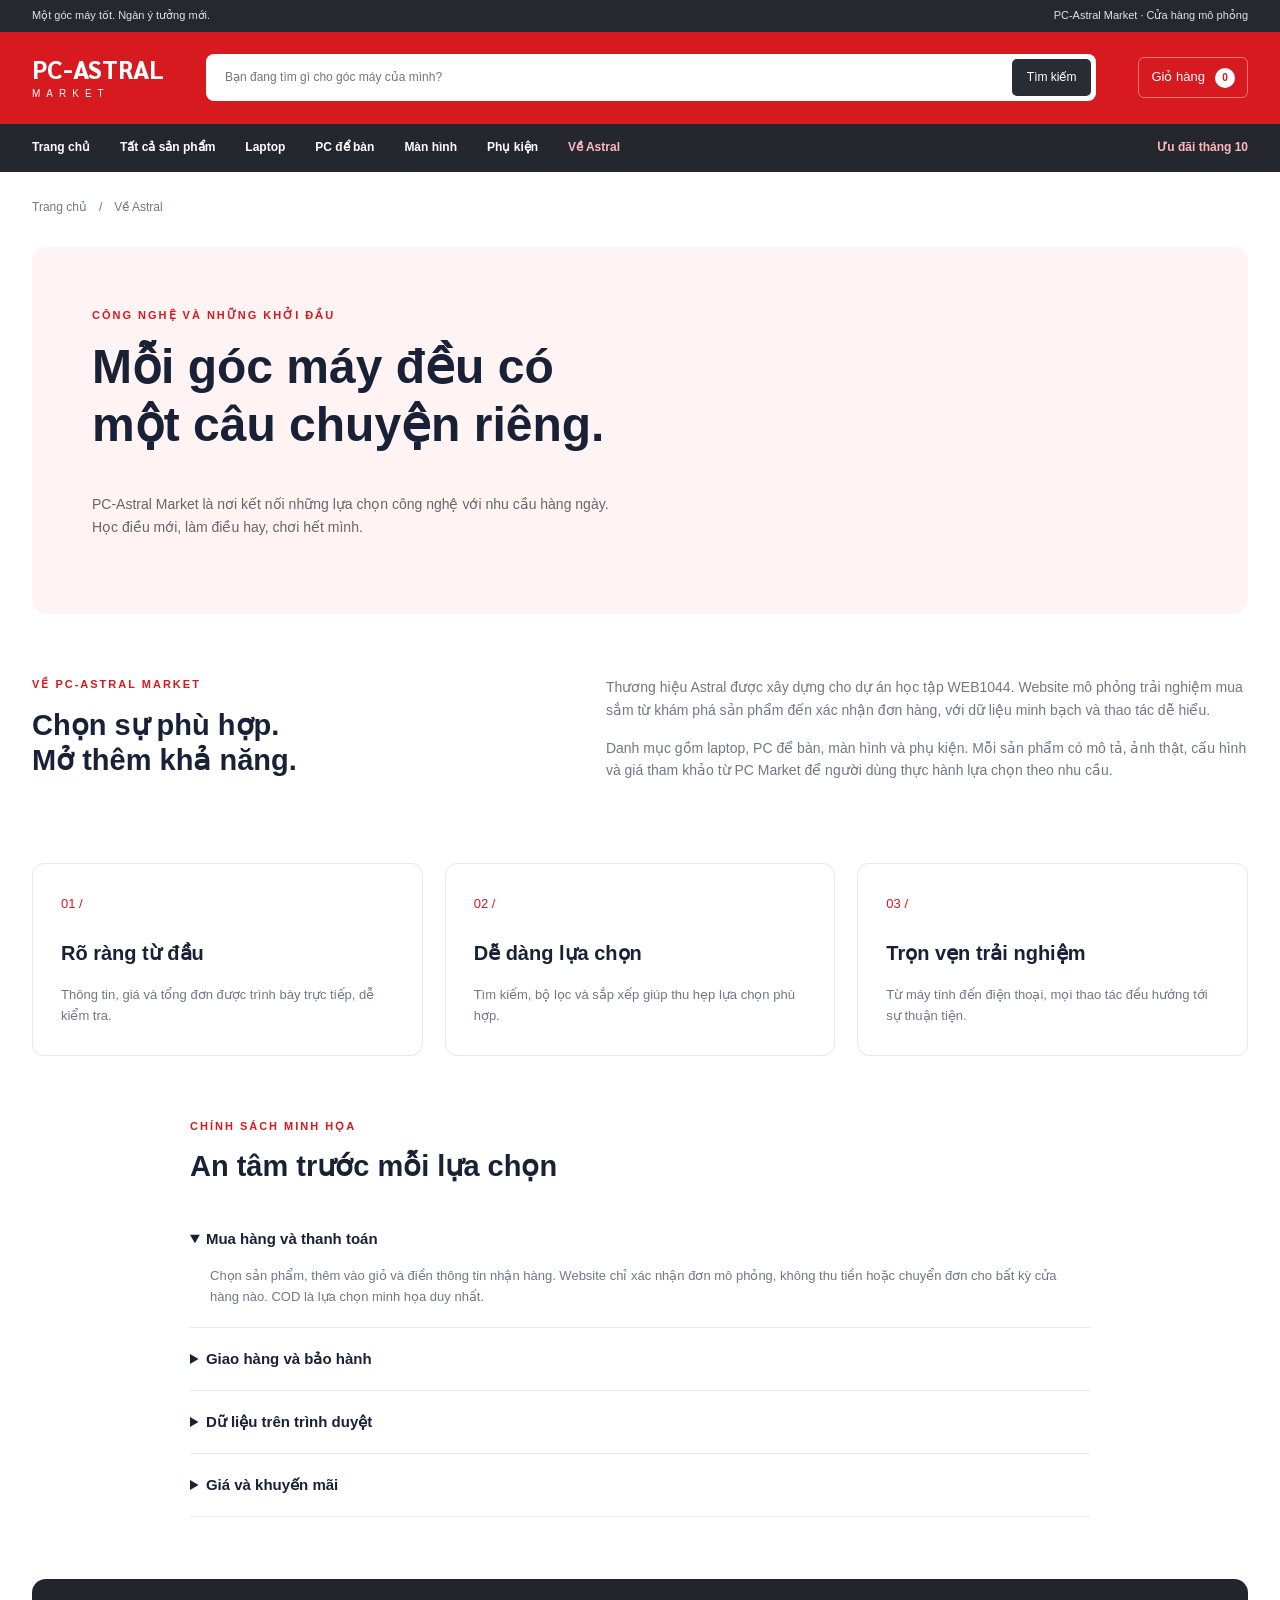
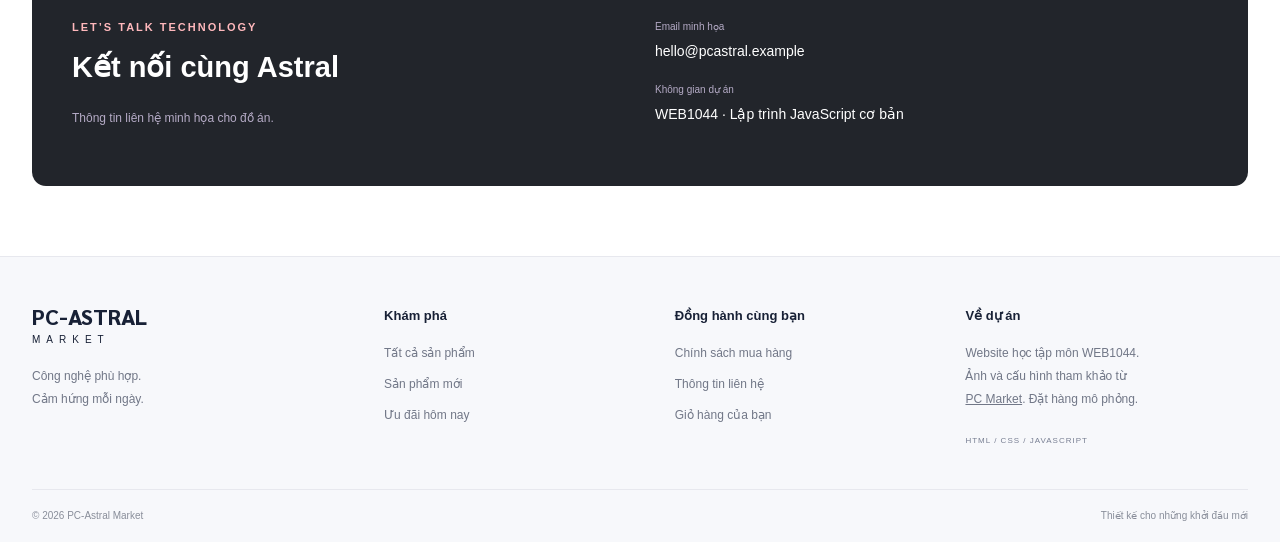
==== PC-Astral-Market/about.html @ 2c3e5937 "feat: add PC-Astral Market assignment and project documentation" ====
<!DOCTYPE html>
<html lang="vi">
  <head>
    <meta charset="UTF-8">
    <link rel="icon" href="data:,">
    <meta name="viewport" content="width=device-width, initial-scale=1.0">
    <meta name="description" content="PC-Astral Market - Laptop, PC, màn hình và phụ kiện. Website mô phỏng môn WEB1044.">
    <title>Về Astral | PC-Astral Market</title>
    <link rel="stylesheet" href="css/fonts.css">
    <link rel="stylesheet" href="css/base.css">
    <link rel="stylesheet" href="css/components.css">
    <link rel="stylesheet" href="css/pages.css">
    <link rel="stylesheet" href="css/responsive.css">
    <!-- Giữ thứ tự: dữ liệu → hàm dùng chung → logic trang. -->
    <script defer src="js/data.js"></script>
    <script defer src="js/utils.js"></script>
    <script defer src="js/storage.js"></script>
    <script defer src="js/cart.js"></script>
    <script defer src="js/common.js"></script>
    <script defer src="js/about.js"></script>
  </head>
  <body data-page="about">
    <a class="skip-link" href="#main">Bỏ qua điều hướng</a>
    <header id="site-header"></header>
    <p id="storage-warning" class="storage-warning" role="alert" hidden></p>
    <main id="main">
      <div class="container page-content">
        <div class="breadcrumb">
          <a href="index.html">Trang chủ</a>
          <span>/</span>
          <span>Về Astral</span>
        </div>
        <section class="about-hero">
          <p class="eyebrow accent">CÔNG NGHỆ VÀ NHỮNG KHỞI ĐẦU</p>
          <h1>Mỗi góc máy đều có<br>một câu chuyện riêng.</h1>
          <p>PC-Astral Market là nơi kết nối những lựa chọn công nghệ với nhu cầu hàng ngày. Học điều mới, làm điều hay, chơi hết mình.</p>
        </section>
        <section class="about-columns section">
          <div>
            <p class="eyebrow accent">VỀ PC-ASTRAL MARKET</p>
            <h2>Chọn sự phù hợp.<br>Mở thêm khả năng.</h2>
          </div>
          <div>
            <p>Thương hiệu Astral được xây dựng cho dự án học tập WEB1044. Website mô phỏng trải nghiệm mua sắm từ khám phá sản phẩm đến xác nhận đơn hàng, với dữ liệu minh bạch và thao tác dễ hiểu.</p>
            <p>Danh mục gồm laptop, PC để bàn, màn hình và phụ kiện. Mỗi sản phẩm có mô tả, ảnh thật, cấu hình và giá tham khảo từ PC Market để người dùng thực hành lựa chọn theo nhu cầu.</p>
          </div>
        </section>
        <section class="value-grid">
          <article>
            <span>01 /</span>
            <h3>Rõ ràng từ đầu</h3>
            <p>Thông tin, giá và tổng đơn được trình bày trực tiếp, dễ kiểm tra.</p>
          </article>
          <article>
            <span>02 /</span>
            <h3>Dễ dàng lựa chọn</h3>
            <p>Tìm kiếm, bộ lọc và sắp xếp giúp thu hẹp lựa chọn phù hợp.</p>
          </article>
          <article>
            <span>03 /</span>
            <h3>Trọn vẹn trải nghiệm</h3>
            <p>Từ máy tính đến điện thoại, mọi thao tác đều hướng tới sự thuận tiện.</p>
          </article>
        </section>
        <section id="policies" class="section policy-section">
          <p class="eyebrow accent">CHÍNH SÁCH MINH HỌA</p>
          <h2>An tâm trước mỗi lựa chọn</h2>
          <details open>
            <summary>Mua hàng và thanh toán</summary>
            <p>Chọn sản phẩm, thêm vào giỏ và điền thông tin nhận hàng. Website chỉ xác nhận đơn mô phỏng, không thu tiền hoặc chuyển đơn cho bất kỳ cửa hàng nào. COD là lựa chọn minh họa duy nhất.</p>
          </details>
          <details>
            <summary>Giao hàng và bảo hành</summary>
            <p>Phí giao hàng trong demo là 0đ. Website không cung cấp dịch vụ giao hàng hoặc bảo hành thực tế.</p>
          </details>
          <details>
            <summary>Dữ liệu trên trình duyệt</summary>
            <p>Giỏ được lưu bằng LocalStorage. Đơn gần nhất được giữ trong SessionStorage của tab hiện tại. Không có máy chủ tiếp nhận thông tin; đóng phiên hoặc xóa dữ liệu trình duyệt sẽ xóa thông tin tương ứng.</p>
          </details>
          <details>
            <summary>Giá và khuyến mãi</summary>
            <p>Ảnh, cấu hình và giá tham khảo từ PC Market ngày 16/10/2026. Tồn kho và chiến dịch khuyến mãi được mô phỏng cho bài tập. Chiến dịch kết thúc lúc 23:59:59 ngày 30/10/2026 theo giờ Việt Nam; sản phẩm khuyến mãi trở về giá thường khi hết hạn.</p>
          </details>
        </section>
        <section id="contact" class="contact-panel">
          <div>
            <p class="eyebrow">LET’S TALK TECHNOLOGY</p>
            <h2>Kết nối cùng Astral</h2>
            <p>Thông tin liên hệ minh họa cho đồ án.</p>
          </div>
          <div>
            <span>Email minh họa</span>
            <b>hello@pcastral.example</b>
            <span>Không gian dự án</span>
            <b>WEB1044 · Lập trình JavaScript cơ bản</b>
          </div>
        </section>
      </div>
    </main>
    <footer id="site-footer"></footer>
    <noscript>
      <p class="storage-warning">Vui lòng bật JavaScript để xem sản phẩm và sử dụng giỏ hàng.</p>
    </noscript>
  </body>
</html>
---- PC-Astral-Market/css/fonts.css ----
/* Sarabun, SIL OFL 1.1. Local files support offline demos and Vietnamese. */
/* vietnamese — 400 */
@font-face {
  font-family: 'Sarabun';
  font-style: normal;
  font-weight: 400;
  font-display: swap;
  src: url(../assets/fonts/sarabun/sarabun-400-vietnamese.woff2) format('woff2');
  unicode-range: U+0102-0103, U+0110-0111, U+0128-0129, U+0168-0169, U+01A0-01A1, U+01AF-01B0, U+0300-0301, U+0303-0304, U+0308-0309, U+0323, U+0329, U+1EA0-1EF9, U+20AB;
}

/* latin-ext — 400 */
@font-face {
  font-family: 'Sarabun';
  font-style: normal;
  font-weight: 400;
  font-display: swap;
  src: url(../assets/fonts/sarabun/sarabun-400-latin-ext.woff2) format('woff2');
  unicode-range: U+0100-02BA, U+02BD-02C5, U+02C7-02CC, U+02CE-02D7, U+02DD-02FF, U+0304, U+0308, U+0329, U+1D00-1DBF, U+1E00-1E9F, U+1EF2-1EFF, U+2020, U+20A0-20AB, U+20AD-20C4, U+2113, U+2C60-2C7F, U+A720-A7FF;
}

/* latin — 400 */
@font-face {
  font-family: 'Sarabun';
  font-style: normal;
  font-weight: 400;
  font-display: swap;
  src: url(../assets/fonts/sarabun/sarabun-400-latin.woff2) format('woff2');
  unicode-range: U+0000-00FF, U+0131, U+0152-0153, U+02BB-02BC, U+02C6, U+02DA, U+02DC, U+0304, U+0308, U+0329, U+2000-206F, U+20AC, U+2122, U+2191, U+2193, U+2212, U+2215, U+FEFF, U+FFFD;
}

/* vietnamese — 500 */
@font-face {
  font-family: 'Sarabun';
  font-style: normal;
  font-weight: 500;
  font-display: swap;
  src: url(../assets/fonts/sarabun/sarabun-500-vietnamese.woff2) format('woff2');
  unicode-range: U+0102-0103, U+0110-0111, U+0128-0129, U+0168-0169, U+01A0-01A1, U+01AF-01B0, U+0300-0301, U+0303-0304, U+0308-0309, U+0323, U+0329, U+1EA0-1EF9, U+20AB;
}

/* latin-ext — 500 */
@font-face {
  font-family: 'Sarabun';
  font-style: normal;
  font-weight: 500;
  font-display: swap;
  src: url(../assets/fonts/sarabun/sarabun-500-latin-ext.woff2) format('woff2');
  unicode-range: U+0100-02BA, U+02BD-02C5, U+02C7-02CC, U+02CE-02D7, U+02DD-02FF, U+0304, U+0308, U+0329, U+1D00-1DBF, U+1E00-1E9F, U+1EF2-1EFF, U+2020, U+20A0-20AB, U+20AD-20C4, U+2113, U+2C60-2C7F, U+A720-A7FF;
}

/* latin — 500 */
@font-face {
  font-family: 'Sarabun';
  font-style: normal;
  font-weight: 500;
  font-display: swap;
  src: url(../assets/fonts/sarabun/sarabun-500-latin.woff2) format('woff2');
  unicode-range: U+0000-00FF, U+0131, U+0152-0153, U+02BB-02BC, U+02C6, U+02DA, U+02DC, U+0304, U+0308, U+0329, U+2000-206F, U+20AC, U+2122, U+2191, U+2193, U+2212, U+2215, U+FEFF, U+FFFD;
}

/* vietnamese — 600 */
@font-face {
  font-family: 'Sarabun';
  font-style: normal;
  font-weight: 600;
  font-display: swap;
  src: url(../assets/fonts/sarabun/sarabun-600-vietnamese.woff2) format('woff2');
  unicode-range: U+0102-0103, U+0110-0111, U+0128-0129, U+0168-0169, U+01A0-01A1, U+01AF-01B0, U+0300-0301, U+0303-0304, U+0308-0309, U+0323, U+0329, U+1EA0-1EF9, U+20AB;
}

/* latin-ext — 600 */
@font-face {
  font-family: 'Sarabun';
  font-style: normal;
  font-weight: 600;
  font-display: swap;
  src: url(../assets/fonts/sarabun/sarabun-600-latin-ext.woff2) format('woff2');
  unicode-range: U+0100-02BA, U+02BD-02C5, U+02C7-02CC, U+02CE-02D7, U+02DD-02FF, U+0304, U+0308, U+0329, U+1D00-1DBF, U+1E00-1E9F, U+1EF2-1EFF, U+2020, U+20A0-20AB, U+20AD-20C4, U+2113, U+2C60-2C7F, U+A720-A7FF;
}

/* latin — 600 */
@font-face {
  font-family: 'Sarabun';
  font-style: normal;
  font-weight: 600;
  font-display: swap;
  src: url(../assets/fonts/sarabun/sarabun-600-latin.woff2) format('woff2');
  unicode-range: U+0000-00FF, U+0131, U+0152-0153, U+02BB-02BC, U+02C6, U+02DA, U+02DC, U+0304, U+0308, U+0329, U+2000-206F, U+20AC, U+2122, U+2191, U+2193, U+2212, U+2215, U+FEFF, U+FFFD;
}

/* vietnamese — 700 */
@font-face {
  font-family: 'Sarabun';
  font-style: normal;
  font-weight: 700;
  font-display: swap;
  src: url(../assets/fonts/sarabun/sarabun-700-vietnamese.woff2) format('woff2');
  unicode-range: U+0102-0103, U+0110-0111, U+0128-0129, U+0168-0169, U+01A0-01A1, U+01AF-01B0, U+0300-0301, U+0303-0304, U+0308-0309, U+0323, U+0329, U+1EA0-1EF9, U+20AB;
}

/* latin-ext — 700 */
@font-face {
  font-family: 'Sarabun';
  font-style: normal;
  font-weight: 700;
  font-display: swap;
  src: url(../assets/fonts/sarabun/sarabun-700-latin-ext.woff2) format('woff2');
  unicode-range: U+0100-02BA, U+02BD-02C5, U+02C7-02CC, U+02CE-02D7, U+02DD-02FF, U+0304, U+0308, U+0329, U+1D00-1DBF, U+1E00-1E9F, U+1EF2-1EFF, U+2020, U+20A0-20AB, U+20AD-20C4, U+2113, U+2C60-2C7F, U+A720-A7FF;
}

/* latin — 700 */
@font-face {
  font-family: 'Sarabun';
  font-style: normal;
  font-weight: 700;
  font-display: swap;
  src: url(../assets/fonts/sarabun/sarabun-700-latin.woff2) format('woff2');
  unicode-range: U+0000-00FF, U+0131, U+0152-0153, U+02BB-02BC, U+02C6, U+02DA, U+02DC, U+0304, U+0308, U+0329, U+2000-206F, U+20AC, U+2122, U+2191, U+2193, U+2212, U+2215, U+FEFF, U+FFFD;
}

/* vietnamese — 800 */
@font-face {
  font-family: 'Sarabun';
  font-style: normal;
  font-weight: 800;
  font-display: swap;
  src: url(../assets/fonts/sarabun/sarabun-800-vietnamese.woff2) format('woff2');
  unicode-range: U+0102-0103, U+0110-0111, U+0128-0129, U+0168-0169, U+01A0-01A1, U+01AF-01B0, U+0300-0301, U+0303-0304, U+0308-0309, U+0323, U+0329, U+1EA0-1EF9, U+20AB;
}

/* latin-ext — 800 */
@font-face {
  font-family: 'Sarabun';
  font-style: normal;
  font-weight: 800;
  font-display: swap;
  src: url(../assets/fonts/sarabun/sarabun-800-latin-ext.woff2) format('woff2');
  unicode-range: U+0100-02BA, U+02BD-02C5, U+02C7-02CC, U+02CE-02D7, U+02DD-02FF, U+0304, U+0308, U+0329, U+1D00-1DBF, U+1E00-1E9F, U+1EF2-1EFF, U+2020, U+20A0-20AB, U+20AD-20C4, U+2113, U+2C60-2C7F, U+A720-A7FF;
}

/* latin — 800 */
@font-face {
  font-family: 'Sarabun';
  font-style: normal;
  font-weight: 800;
  font-display: swap;
  src: url(../assets/fonts/sarabun/sarabun-800-latin.woff2) format('woff2');
  unicode-range: U+0000-00FF, U+0131, U+0152-0153, U+02BB-02BC, U+02C6, U+02DA, U+02DC, U+0304, U+0308, U+0329, U+2000-206F, U+20AC, U+2122, U+2191, U+2193, U+2212, U+2215, U+FEFF, U+FFFD;
}
---- PC-Astral-Market/css/base.css ----
/* Biến giao diện, typography và nền tảng */

:root {
  --ink: #182136;
  --muted: #717787;
  --accent: #d71920;
  --accent-dark: #b21218;
  --tint: #fff0f0;
  --line: #e7e8ee;
  --surface: #f6f6f6;
  --navy: #121b2d;
  --radius: 14px;
  --shadow: 0 12px 36px #17213b0b;
}

* {
  box-sizing: border-box;
}

html {
  scroll-behavior: smooth;
  scroll-padding-top: 20px;
}

body {
  margin: 0;
  background: #fff;
  color: var(--ink);
  font-family: "Sarabun",Arial,sans-serif;
  font-size: 14px;
  line-height: 1.6;
}

a {
  color: inherit;
  text-decoration: none;
  -webkit-tap-highlight-color: transparent;
}

button {
  font: inherit;
  -webkit-tap-highlight-color: transparent;
  cursor: pointer;
  color: inherit;
}

input {
  font: inherit;
  -webkit-tap-highlight-color: transparent;
  min-width: 0;
  border: 1px solid #dcdde6;
  border-radius: 8px;
  background: #fff;
  padding: 11px 12px;
  color: var(--ink);
  width: 100%;
  outline: none;
}

select {
  font: inherit;
  -webkit-tap-highlight-color: transparent;
  min-width: 0;
  border: 1px solid #dcdde6;
  border-radius: 8px;
  background: #fff;
  padding: 11px 12px;
  color: var(--ink);
  width: 100%;
  outline: none;
}

textarea {
  font: inherit;
  -webkit-tap-highlight-color: transparent;
  min-width: 0;
  border: 1px solid #dcdde6;
  border-radius: 8px;
  background: #fff;
  padding: 11px 12px;
  color: var(--ink);
  width: 100%;
  outline: none;
}

button:disabled {
  cursor: not-allowed;
  opacity: .45;
}

img {
  display: block;
  max-width: 100%;
  height: auto;
}

h1 {
  margin-top: 0;
  line-height: 1.2;
  letter-spacing: normal;
  font-size: 42px;
}

h2 {
  margin-top: 0;
  line-height: 1.2;
  letter-spacing: normal;
  font-size: 29px;
}

h3 {
  margin-top: 0;
  line-height: 1.2;
  letter-spacing: normal;
  font-size: 17px;
}

p {
  margin-top: 0;
  margin-bottom: 16px;
}

input:focus {
  border-color: var(--accent);
  box-shadow: 0 0 0 3px #d7192018;
}

select:focus {
  border-color: var(--accent);
  box-shadow: 0 0 0 3px #d7192018;
}

textarea:focus {
  border-color: var(--accent);
  box-shadow: 0 0 0 3px #d7192018;
}

input[aria-invalid=true] {
  border-color: #c03b4e;
}

a:focus-visible {
  outline: 3px solid #e75b60;
  outline-offset: 4px;
}

button:focus-visible {
  outline: 3px solid #e75b60;
  outline-offset: 4px;
}

summary:focus-visible {
  outline: 3px solid #e75b60;
  outline-offset: 4px;
}

.container {
  width: min(1240px,calc(100% - 64px));
  margin: auto;
}

.section {
  margin: 62px 0;
}

.page-content {
  padding-bottom: 70px;
  min-height: 65vh;
}

.page-heading {
  margin: 30px 0 36px;
}

.page-heading h1 {
  margin-bottom: 12px;
}

.page-heading p:not(.eyebrow) {
  color: var(--muted);
  font-size: 16px;
}

.eyebrow {
  font-size: 11px;
  font-weight: 700;
  letter-spacing: 2px;
  margin-bottom: 14px;
}

.accent {
  color: var(--accent);
}

.muted-text {
  color: var(--muted);
}

.small {
  font-size: 12px;
}

.centered {
  text-align: center;
}

.success-text {
  color: #168264;
}

.sr-only {
  position: absolute;
  width: 1px;
  height: 1px;
  padding: 0;
  overflow: hidden;
  clip: rect(0,0,0,0);
  white-space: nowrap;
  border: 0;
}

.skip-link {
  position: absolute;
  top: -70px;
  left: 16px;
  background: #fff;
  padding: 10px;
  z-index: 99;
}

.skip-link:focus {
  top: 8px;
}

[hidden] {
  display: none !important;
}

.full {
  width: 100%;
}
---- PC-Astral-Market/css/components.css ----
/* Nút, trường nhập, điều hướng và thông báo dùng chung */

.button {
  border: 1px solid transparent;
  display: inline-flex;
  align-items: center;
  justify-content: center;
  gap: 12px;
  padding: 13px 23px;
  border-radius: 8px;
  background: var(--accent);
  color: white;
  font-weight: 600;
  font-size: 14px;
  transition: background .2s,transform .2s;
}

.button:hover {
  background: var(--accent-dark);
  transform: translateY(-1px);
}

.button-light {
  background: white;
  color: var(--accent);
}

.button-light:hover {
  background: #ffe8e8;
}

.button-outline {
  background: white;
  border-color: var(--accent);
  color: var(--accent);
}

.button-outline:hover {
  color: white;
}

.text-button {
  background: none;
  border: 0;
  padding: 0;
  color: var(--accent);
  font-size: 12px;
}

.control-button {
  display: inline-flex;
  align-items: center;
  justify-content: center;
  border: 1px solid var(--line);
  background: white;
  border-radius: 8px;
  width: auto;
  height: 38px;
  min-height: 36px;
  padding: 7px 12px;
  font-size: 12px;
  font-weight: 600;
}

.breadcrumb {
  display: flex;
  align-items: center;
  flex-wrap: wrap;
  gap: 12px;
  padding-top: 26px;
  color: var(--muted);
  font-size: 12px;
}

.breadcrumb a:hover {
  color: var(--accent);
}

.field {
  margin-bottom: 19px;
}

.field label {
  font-size: 13px;
  display: block;
  font-weight: 600;
  margin-bottom: 8px;
}

.field-error {
  display: block;
  min-height: 0;
  font-size: 12px;
  color: #b52740;
  margin-top: 5px;
}

.field-error:empty {
  display: none;
}

.storage-warning {
  margin: 0;
  padding: 12px 24px;
  background: #fff0d7;
  color: #7b4c11;
  font-size: 13px;
}

/* Thành phần dùng chung giữa các trang */

.topbar {
  font-size: 11px;
  padding: 7px 0;
  background: #26282e;
  color: #e2e2e4;
}

.topbar .container {
  display: flex;
  justify-content: space-between;
}

.header-main {
  display: flex;
  align-items: center;
  min-height: 92px;
  gap: 42px;
}

.brand {
  display: inline-flex;
  align-items: center;
  gap: 11px;
  flex-shrink: 0;
  line-height: 1.05;
}

.brand>span {
  font-weight: 800;
  font-size: 25px;
  letter-spacing: normal;
}

.brand small {
  display: block;
  margin-top: 7px;
  font-weight: 500;
  font-size: 10px;
  letter-spacing: 6px;
}

.header-search {
  position: relative;
  flex: 1;
}

.header-search input {
  border-color: transparent;
  font-size: 12px;
  padding: 13px 48px 13px 18px;
  background: white;
  color: #222;
  padding-right: 100px;
}

.header-search button {
  position: absolute;
  border: 0;
  background: #292c33;
  color: white;
  border-radius: 5px;
  top: 5px;
  right: 5px;
  bottom: 5px;
  padding: 0 15px;
  font-size: 12px;
}

.cart-link {
  display: flex;
  align-items: center;
  gap: 10px;
  font-size: 13px;
  border: 1px solid #ffffff66;
  padding: 9px 12px;
  border-radius: 6px;
}

.cart-link b {
  border-radius: 50%;
  font-size: 10px;
  min-width: 20px;
  height: 20px;
  text-align: center;
  line-height: 20px;
  background: white;
  color: #d71920;
}

.menu-toggle {
  display: none;
}

.main-nav {
  border-top: 1px solid var(--line);
  border-bottom: 1px solid var(--line);
  background: #24272e;
  border: 0;
}

.main-nav .container {
  display: flex;
  gap: 30px;
  align-items: center;
  min-height: 48px;
}

.main-nav a {
  font-size: 12px;
  font-weight: 600;
  padding: 14px 0;
  white-space: nowrap;
}

.main-nav a:hover {
  color: #ffb8bc;
}

.main-nav a[aria-current] {
  color: #ffb8bc;
}

.main-nav .nav-sale {
  margin-left: auto;
  color: #ffb8bc;
}

.section-heading {
  display: flex;
  justify-content: space-between;
  align-items: end;
  gap: 20px;
  margin-bottom: 25px;
}

.section-heading h2 {
  margin: 0;
}

.section-heading .eyebrow {
  margin-bottom: 8px;
}

.section-heading>a {
  font-size: 12px;
  font-weight: 600;
  white-space: nowrap;
}

.section-heading>a:hover {
  color: var(--accent);
}

.heading-dot {
  display: inline-block;
  background: #d71920;
  border-radius: 50%;
  width: 8px;
  height: 8px;
  vertical-align: middle;
  margin-left: 6px;
}

.product-grid {
  display: grid;
  grid-template-columns: repeat(4,minmax(0,1fr));
  gap: 20px;
}

.product-card {
  border: 1px solid var(--line);
  overflow: hidden;
  background: white;
  transition: transform .2s,border-color .2s,box-shadow .2s;
  min-width: 0;
  display: flex;
  flex-direction: column;
  border-radius: 8px;
}

.product-card:hover {
  transform: translateY(-4px);
  border-color: #e7a3a6;
  box-shadow: var(--shadow);
}

.product-card:focus-within {
  transform: translateY(-4px);
  border-color: #e7a3a6;
  box-shadow: var(--shadow);
}

.product-visual {
  position: relative;
  background: #fff;
  height: 220px;
  padding: 25px 18px 8px;
}

.product-visual img {
  width: 100%;
  object-fit: contain;
  transition: transform .3s;
  height: 185px;
}

.product-card:hover .product-visual img {
  transform: scale(1.05);
}

.badge {
  display: inline-block;
  background: #fff0f0;
  color: #b5161d;
  border-radius: 4px;
  font-size: 10px;
  font-weight: 600;
  padding: 3px 8px;
  letter-spacing: 0;
}

.product-visual>.badge {
  position: absolute;
  z-index: 1;
  top: 13px;
  left: 13px;
}

.badge.sale {
  background: #ffebe5;
  color: #c44e33;
}

.badge.warm {
  background: #f9eddb;
  color: #9b6a22;
}

.badge.muted {
  background: #e8e9ec;
  color: #636b7a;
}

.product-info {
  padding: 17px 18px 15px;
  display: flex;
  flex-direction: column;
  flex: 1;
}

.product-brand {
  font-size: 9px;
  letter-spacing: 1.4px;
  text-transform: uppercase;
  font-weight: 700;
  color: var(--muted);
}

.product-info h3 {
  margin: 6px 0 9px;
  letter-spacing: normal;
  font-size: 14px;
  min-height: 59px;
  line-height: 1.4;
  font-weight: 400;
}

.product-info h3 a:hover {
  color: var(--accent);
}

.product-spec {
  color: var(--muted);
  margin-bottom: 12px;
  line-height: 1.6;
  font-size: 11px;
  min-height: 36px;
}

.price-line {
  display: flex;
  gap: 7px;
  align-items: baseline;
  flex-wrap: wrap;
  min-height: 30px;
  margin-top: auto;
}

.price-line strong {
  font-size: 17px;
  letter-spacing: normal;
  color: var(--accent);
}

.price-line del {
  font-size: 10px;
  color: #9298a3;
}

.product-actions {
  border-top: 1px solid var(--line);
  display: flex;
  justify-content: space-between;
  align-items: center;
  padding-top: 12px;
  margin-top: 9px;
  gap: 8px;
}

.product-actions>a {
  font-weight: 600;
  color: #5b6171;
  font-size: 11px;
}

.add-cart {
  background: #fff0f0;
  color: var(--accent);
  width: auto;
  height: 34px;
  padding: 0 10px;
  white-space: nowrap;
  border: 1px solid #f0c8ca;
  font-size: 11px;
  border-radius: 5px;
}

.add-cart:hover {
  background: var(--accent);
  color: white;
}

.empty-state {
  padding: 55px 24px;
  text-align: center;
  background: var(--surface);
  border-radius: 14px;
  grid-column: 1/-1;
}

.empty-state h2 {
  font-size: 25px;
  margin: 16px 0 10px;
}

.empty-state p {
  color: var(--muted);
}

.toast {
  position: fixed;
  bottom: 26px;
  left: 50%;
  transform: translate(-50%,20px);
  max-width: calc(100% - 32px);
  width: max-content;
  background: var(--navy);
  color: #fff;
  border-radius: 10px;
  padding: 15px 22px;
  font-size: 13px;
  box-shadow: 0 8px 30px #10162e35;
  opacity: 0;
  pointer-events: none;
  transition: .2s;
  z-index: 100;
}

.toast.visible {
  opacity: 1;
  transform: translate(-50%,0);
}

#site-footer {
  background: #f7f8fb;
  border-top: 1px solid var(--line);
  padding-top: 48px;
}

.footer-grid {
  display: grid;
  grid-template-columns: 1.25fr 1fr 1fr 1.15fr;
  gap: 45px;
  padding-bottom: 40px;
}

.footer-grid .brand {
  margin-bottom: 20px;
  color: var(--ink);
}

.footer-grid .brand>span {
  font-size: 22px;
}

.footer-grid p {
  font-size: 12px;
  color: var(--muted);
  line-height: 1.9;
}

.footer-grid a:not(.brand) {
  font-size: 12px;
  color: var(--muted);
  line-height: 1.9;
  display: block;
  margin: 8px 0;
}

.footer-grid h3 {
  font-size: 13px;
  margin: 3px 0 19px;
  letter-spacing: 0;
}

.footer-grid a:hover {
  color: var(--accent);
}

.footer-tag {
  font-size: 8px;
  letter-spacing: 1px;
  color: #777e92;
}

.footer-bottom {
  display: flex;
  justify-content: space-between;
  border-top: 1px solid var(--line);
  padding: 18px 0;
  color: #898e9a;
  font-size: 10px;
}

.order-summary {
  border: 1px solid var(--line);
  border-radius: 12px;
  padding: 26px;
  align-self: start;
  background: #fff;
  position: sticky;
  top: 20px;
}

.order-summary h2 {
  font-size: 20px;
  margin-bottom: 25px;
}

.summary-row {
  display: flex;
  justify-content: space-between;
  gap: 10px;
  font-size: 13px;
  margin: 17px 0;
}

.summary-total {
  display: flex;
  justify-content: space-between;
  align-items: center;
  gap: 12px;
  border-top: 1px solid var(--line);
  padding: 22px 0 15px;
  margin-top: 22px;
  font-size: 14px;
}

.summary-total strong {
  font-size: 23px;
  color: var(--accent);
  letter-spacing: normal;
}

.order-summary .button {
  margin-top: 10px;
}

.order-summary .centered {
  margin: 16px 0 0;
}

.demo-notice {
  background: #fff0f0;
  color: #8a292c;
  border-radius: 8px;
  font-size: 12px;
  padding: 14px 16px;
}

.summary-total+p {
  margin-bottom: 0;
}

#site-header {
  background: #d71920;
  color: white;
}

.cart-image {
  background: #fff;
}

.category-photo {
  width: 65px;
  height: 60px;
  object-fit: contain;
}

.image-fallback {
  display: flex;
  align-items: center;
  justify-content: center;
  min-height: 100px;
  padding: 20px;
  color: var(--muted);
  font-size: 13px;
}

.source-note a {
  color: var(--accent);
  text-decoration: underline;
  text-underline-offset: 3px;
}

.footer-grid p a:not(.brand) {
  display: inline;
  margin: 0;
  text-decoration: underline;
}
---- PC-Astral-Market/css/pages.css ----
/* Bố cục và thành phần riêng từng trang */

.home-top {
  padding-top: 26px;
}

.hero {
  background: #fff;
  position: relative;
  overflow: hidden;
  border: 1px solid var(--line);
  border-radius: 10px;
}

.hero-content {
  display: grid;
  grid-template-columns: 1fr 1fr;
  min-height: 425px;
}

.hero-copy {
  padding: 49px 0 25px 46px;
  position: relative;
  z-index: 1;
}

.hero-copy .eyebrow {
  font-size: 10px;
  color: var(--accent);
}

.hero h1 {
  line-height: 1.13;
  letter-spacing: normal;
  margin-bottom: 19px;
  font-weight: 700;
  font-size: 50px;
}

.hero-description {
  max-width: 390px;
  font-size: 13px;
  line-height: 1.8;
  margin-bottom: 24px;
  color: #626671;
}

.hero-proof {
  font-size: 10px;
  margin-top: 25px;
  color: #666;
}

.hero-art {
  position: relative;
  display: flex;
  align-items: center;
  justify-content: center;
  min-width: 0;
  isolation: isolate;
  background: white;
  padding: 22px 20px 55px;
}

.hero-art>img {
  position: relative;
  z-index: 1;
  margin-top: -15px;
  transform: none;
  filter: none;
  margin: 0;
  width: 100%;
  height: 350px;
  max-height: 350px;
  object-fit: contain;
}

.hero-caption {
  position: absolute;
  left: 50%;
  transform: translateX(-50%);
  text-align: center;
  bottom: 18px;
  white-space: normal;
  width: 95%;
}

.hero-caption b {
  display: block;
  font-size: 10px;
  letter-spacing: 1px;
  color: #373a42;
}

.hero-caption span {
  font-size: 9px;
  letter-spacing: 1px;
  color: #6d7078;
}

.hero-controls {
  display: flex;
  align-items: center;
  gap: 12px;
  padding: 9px 23px 18px 46px;
  border-top: 1px solid var(--line);
  background: #fafafa;
}

.slide-dots {
  display: flex;
  gap: 7px;
}

.slide-dots button {
  width: 7px;
  height: 7px;
  border: 0;
  border-radius: 10px;
  padding: 0;
  background: #ccc;
}

.slide-dots button.active {
  width: 24px;
  background: var(--accent);
}

.pause-slide {
  border: 0;
  background: none;
  color: #776b8c;
  font-size: 10px;
  margin-left: 12px;
}

#slide-count {
  margin-left: auto;
  font-size: 10px;
  color: #796f88;
  letter-spacing: 2px;
}

.slider-arrow {
  height: 29px;
  border: 1px solid #d2c9e2;
  background: transparent;
  width: auto;
  min-width: 46px;
  border-radius: 5px;
  font-size: 11px;
  color: #444;
  border-color: #ddd;
}

.slider-arrow:hover {
  background: white;
}

.benefits {
  display: grid;
  grid-template-columns: repeat(4,1fr);
  border-bottom: 1px solid var(--line);
  padding: 26px 4px;
  gap: 20px;
}

.benefits>div {
  display: flex;
  gap: 13px;
  align-items: center;
  padding-left: 14px;
  border-left: 3px solid var(--accent);
}

.benefits p {
  margin: 0;
}

.benefits b {
  display: block;
  font-size: 11px;
  font-weight: 600;
}

.benefits small {
  font-size: 10px;
  color: var(--muted);
}

.categories-section {
  margin-top: 42px;
}

.category-grid {
  display: grid;
  grid-template-columns: repeat(4,1fr);
  gap: 16px;
}

.category-tile {
  border: 1px solid var(--line);
  border-radius: 10px;
  padding: 21px 16px;
  display: flex;
  align-items: center;
  gap: 12px;
  position: relative;
  transition: .2s;
}

.category-tile:hover {
  border-color: #e7a3a6;
  background: #fff8f8;
}

.category-tile h3 {
  font-size: 14px;
  margin: 0 0 4px;
  letter-spacing: 0;
}

.category-tile div>span {
  font-size: 9px;
  color: var(--muted);
}

.category-number {
  position: absolute;
  right: 13px;
  top: 7px;
  font-size: 9px;
  color: #b9b5c1;
}

.sale-section {
  background: #22252b;
  padding: 30px;
  border-radius: 10px;
}

.sale-heading {
  display: flex;
  gap: 30px;
  align-items: center;
  justify-content: space-between;
  color: white;
  margin-bottom: 25px;
}

.sale-heading .eyebrow {
  color: #ffb8bc;
  font-size: 9px;
  margin-bottom: 8px;
}

.sale-heading h2 {
  margin: 0 0 8px;
  font-size: 29px;
}

.sale-heading p:not(.eyebrow) {
  margin: 0;
  font-size: 11px;
  color: #d2d2d6;
}

.countdown-wrap>span {
  font-size: 10px;
  color: #b9afca;
  display: block;
  margin-bottom: 9px;
}

.countdown {
  display: flex;
  gap: 6px;
}

.countdown>span {
  display: flex;
  flex-direction: column;
  align-items: center;
  width: 45px;
}

.countdown b {
  font-variant-numeric: tabular-nums;
  font-size: 23px;
  font-weight: 600;
  background: #ffffff12;
  border: 1px solid #ffffff15;
  border-radius: 7px;
  width: 43px;
  height: 42px;
  text-align: center;
  line-height: 40px;
}

.countdown small {
  font-size: 8px;
  color: #bcb1cf;
  margin-top: 5px;
}

.sale-section .product-grid {
  gap: 16px;
}

.sale-section .product-info {
  padding: 15px;
}

.sale-section .product-visual {
  height: 205px;
}

.sale-section .product-visual img {
  height: 175px;
}

.brand-story {
  margin: 72px 0 60px;
  background: #fff3f3;
  padding: 40px;
  display: grid;
  grid-template-columns: 1fr 1fr;
  gap: 55px;
  border-radius: 14px;
  position: relative;
  overflow: hidden;
}

.brand-story h2 {
  font-size: 36px;
  margin: 0;
}

.brand-story>div {
  z-index: 1;
}

.brand-story>div:nth-child(2) {
  padding: 8px 45px 0 0;
}

.brand-story p:not(.eyebrow) {
  font-size: 12px;
  line-height: 1.9;
  color: #666;
}

.brand-story a {
  font-size: 12px;
  font-weight: 600;
  color: var(--accent);
}

.catalog-layout {
  display: grid;
  grid-template-columns: 220px minmax(0,1fr);
  gap: 32px;
}

.filter-panel {
  border-top: 1px solid var(--line);
  padding-top: 18px;
}

.filter-heading {
  display: flex;
  justify-content: space-between;
  align-items: center;
  margin-bottom: 25px;
}

.filter-heading h2 {
  font-size: 18px;
  margin: 0;
}

.filter-panel .field label {
  font-size: 12px;
}

.filter-panel input {
  font-size: 12px;
}

.filter-panel select {
  font-size: 12px;
}

.filter-toggle {
  display: none;
}

.filter-note {
  padding: 24px;
  background: #fff3f3;
  border-radius: 10px;
  margin-top: 26px;
}

.filter-note h3 {
  font-size: 15px;
  margin-top: 10px;
}

.filter-note p {
  font-size: 12px;
  margin-bottom: 0;
  color: #666;
}

.catalog-toolbar {
  display: flex;
  align-items: center;
  justify-content: space-between;
  gap: 12px;
  border-bottom: 1px solid var(--line);
  padding-bottom: 18px;
  margin-bottom: 20px;
  min-height: 61px;
}

.catalog-toolbar>span {
  font-size: 13px;
  font-weight: 600;
}

.catalog-toolbar label {
  display: flex;
  align-items: center;
  gap: 12px;
  font-size: 11px;
  color: var(--muted);
}

.catalog-toolbar select {
  width: 175px;
  font-size: 11px;
  padding: 8px;
}

.catalog-grid {
  grid-template-columns: repeat(3,minmax(0,1fr));
  gap: 18px;
}

.detail-layout {
  display: grid;
  grid-template-columns: 1.05fr 1fr;
  gap: 55px;
  margin-top: 35px;
}

.detail-image {
  border-radius: 16px;
  background: #fff;
  display: flex;
  flex-direction: column;
  justify-content: center;
  align-items: center;
  padding: 26px 20px;
  border: 1px solid var(--line);
  align-self: start;
  min-height: 430px;
}

.detail-image .eyebrow {
  align-self: start;
  font-size: 9px;
  padding-left: 12px;
  color: #777;
}

.detail-image img {
  width: 100%;
  flex: 1;
  object-fit: contain;
  height: 370px;
  max-height: 400px;
}

.detail-image small {
  color: #a099ac;
  font-size: 10px;
}

.detail-copy {
  padding-top: 12px;
}

.detail-copy h1 {
  margin-bottom: 14px;
  font-size: 32px;
}

.detail-summary {
  color: var(--muted);
  font-size: 14px;
}

.stock {
  font-size: 12px;
  color: #17816a;
}

.stock.out {
  color: #aa5260;
}

.detail-price {
  display: flex;
  align-items: center;
  flex-wrap: wrap;
  gap: 13px;
  border-top: 1px solid var(--line);
  border-bottom: 1px solid var(--line);
  padding: 19px 0;
  margin-bottom: 20px;
}

.detail-price strong {
  font-size: 31px;
  color: var(--accent);
  letter-spacing: normal;
}

.detail-price del {
  font-size: 13px;
  color: #9593a1;
}

.detail-copy>p:not(.eyebrow,.stock) {
  font-size: 13px;
  color: var(--muted);
}

.detail-buy {
  display: flex;
  gap: 18px;
  align-items: end;
  margin: 25px 0;
}

.detail-buy label {
  font-size: 11px;
  font-weight: 600;
}

.detail-buy input {
  display: block;
  width: 78px;
  margin-top: 8px;
}

.detail-buy .button {
  flex: 1;
  padding: 14px;
}

.detail-benefits {
  display: flex;
  flex-wrap: wrap;
  gap: 18px;
  font-size: 10px;
  color: #8a8198;
}

.spec-section {
  margin-top: 55px;
  display: grid;
  grid-template-columns: 1fr 1.5fr;
  gap: 50px;
  padding: 35px 0;
  border-top: 1px solid var(--line);
  border-bottom: 1px solid var(--line);
}

.spec-section h2 {
  font-size: 25px;
}

.spec-section p:not(.eyebrow) {
  font-size: 12px;
  color: var(--muted);
}

.spec-list {
  margin: 0;
}

.spec-list>div {
  display: grid;
  gap: 20px;
  padding: 14px;
  font-size: 12px;
  grid-template-columns: 145px minmax(0,1fr);
}

.spec-list>div:nth-child(odd) {
  background: var(--surface);
  border-radius: 5px;
}

.spec-list dt {
  color: var(--muted);
}

.spec-list dd {
  margin: 0;
  overflow-wrap: anywhere;
}

.cart-layout {
  display: grid;
  grid-template-columns: minmax(0,1fr) 350px;
  gap: 32px;
}

.checkout-layout {
  display: grid;
  grid-template-columns: minmax(0,1fr) 350px;
  gap: 32px;
}

.cart-list {
  border: 1px solid var(--line);
  border-radius: 12px;
  align-self: start;
  padding: 0 24px;
}

.cart-list-title {
  display: flex;
  justify-content: space-between;
  padding: 22px 0;
  border-bottom: 1px solid var(--line);
  align-items: center;
}

.cart-list-title h2 {
  font-size: 18px;
  margin: 0;
}

.cart-list-title>span {
  font-size: 11px;
  color: var(--muted);
}

.cart-row {
  display: grid;
  grid-template-columns: 100px 1fr 102px 105px;
  gap: 15px;
  align-items: center;
  padding: 24px 0;
  border-bottom: 1px solid var(--line);
}

.cart-image {
  background: var(--surface);
  border-radius: 9px;
}

.cart-image img {
  width: 100%;
  height: 85px;
  object-fit: contain;
}

.cart-name h3 {
  font-size: 14px;
  margin: 0 0 7px;
}

.cart-name>span {
  font-size: 12px;
  color: var(--muted);
}

.remove-item {
  display: block;
  margin-top: 8px;
  font-size: 10px;
  color: #8a7a8e;
}

.quantity-control {
  display: flex;
  border: 1px solid var(--line);
  border-radius: 6px;
  overflow: hidden;
  height: 34px;
}

.quantity-control button {
  border: 0;
  background: var(--surface);
  padding: 0;
  width: 28px;
  flex-shrink: 0;
}

.quantity-control input {
  border: 0;
  border-radius: 0;
  text-align: center;
  padding: 0;
  font-size: 12px;
  appearance: textfield;
  -moz-appearance: textfield;
}

.quantity-control input::-webkit-inner-spin-button {
  appearance: none;
}

.cart-subtotal {
  font-size: 13px;
  text-align: right;
  white-space: nowrap;
}

.continue-shopping {
  display: inline-block;
  padding: 20px 0;
  font-size: 12px;
  color: var(--accent);
}

.checkout-form {
  padding: 28px;
  border: 1px solid var(--line);
  border-radius: 12px;
}

.form-heading {
  display: flex;
  gap: 13px;
  align-items: center;
  margin-bottom: 18px;
}

.form-heading>span {
  display: flex;
  align-items: center;
  justify-content: center;
  background: #fff0f0;
  color: var(--accent);
  font-size: 12px;
  font-weight: 700;
  width: 30px;
  height: 30px;
  border-radius: 8px;
}

.form-heading h2 {
  font-size: 19px;
  margin: 0;
}

.form-grid {
  display: grid;
  grid-template-columns: 1fr 1fr;
  gap: 0 18px;
}

.wide {
  grid-column: 1/-1;
}

.form-grid .field:has(#email) {
  grid-column: 1/-1;
}

.form-grid input {
  font-size: 13px;
}

.form-grid textarea {
  font-size: 13px;
}

.payment-option {
  border: 1px solid #e7a3a6;
  background: #fff8f8;
  border-radius: 8px;
  padding: 17px;
  display: flex;
  gap: 12px;
  margin-bottom: 25px;
}

.payment-option b {
  font-size: 13px;
}

.payment-option p {
  font-size: 11px;
  margin: 4px 0 0;
  color: var(--muted);
}

.radio-dot {
  width: 16px;
  height: 16px;
  border: 4px solid var(--accent);
  border-radius: 50%;
  margin-top: 4px;
  flex-shrink: 0;
}

.checkout-form>.small {
  margin: 14px 0 0;
}

.checkout-lines {
  border-top: 1px solid var(--line);
  margin: 20px 0;
  padding-top: 10px;
}

.checkout-lines>div {
  display: flex;
  justify-content: space-between;
  gap: 12px;
  font-size: 11px;
  margin: 15px 0;
}

.checkout-lines small {
  display: block;
  color: var(--muted);
}

.checkout-lines b {
  white-space: nowrap;
}

.confirmation {
  max-width: 760px;
  margin: 60px auto 0;
  text-align: center;
}

.confirmation h1 {
  font-size: 32px;
}

.confirmation>p {
  color: var(--muted);
  font-size: 14px;
}

.confirmation>.demo-notice {
  margin: 28px 0;
}

.confirmation-meta {
  display: grid;
  grid-template-columns: repeat(3,1fr);
  gap: 20px;
  text-align: left;
  border: 1px solid var(--line);
  padding: 23px;
  border-radius: 10px;
}

.confirmation-meta span {
  display: block;
  color: var(--muted);
  font-size: 11px;
}

.confirmation-meta b {
  font-size: 12px;
  overflow-wrap: anywhere;
}

.confirmed-lines {
  text-align: left;
  margin: 30px 0;
}

.confirmed-lines>div {
  display: flex;
  justify-content: space-between;
  gap: 15px;
  padding: 12px 0;
  font-size: 13px;
}

.about-hero {
  position: relative;
  overflow: hidden;
  border-radius: 16px;
  padding: 60px;
  margin-top: 30px;
  background: #fff3f3;
}

.about-hero h1 {
  font-size: 48px;
  max-width: 680px;
  position: relative;
  z-index: 1;
}

.about-hero>p:not(.eyebrow) {
  max-width: 520px;
  font-size: 14px;
  position: relative;
  z-index: 1;
  color: #666;
}

.about-columns {
  display: grid;
  grid-template-columns: 1fr 1.3fr;
  gap: 80px;
}

.about-columns p:not(.eyebrow) {
  color: var(--muted);
  font-size: 14px;
}

.value-grid {
  display: grid;
  grid-template-columns: repeat(3,1fr);
  gap: 22px;
}

.value-grid article {
  padding: 28px;
  border: 1px solid var(--line);
  border-radius: 12px;
}

.value-grid span {
  color: var(--accent);
  font-size: 13px;
}

.value-grid h3 {
  margin-top: 26px;
  font-size: 20px;
}

.value-grid p {
  color: var(--muted);
  font-size: 13px;
  margin: 0;
}

.policy-section {
  max-width: 900px;
  margin-left: auto;
  margin-right: auto;
}

.policy-section details {
  border-bottom: 1px solid var(--line);
  padding: 19px 0;
}

.policy-section summary {
  font-weight: 600;
  font-size: 15px;
  cursor: pointer;
}

.policy-section details p {
  font-size: 13px;
  color: var(--muted);
  padding: 15px 20px 0;
  margin: 0;
}

.contact-panel {
  display: grid;
  grid-template-columns: 1fr 1fr;
  gap: 30px;
  background: #22252b;
  color: white;
  border-radius: 14px;
  padding: 40px;
}

.contact-panel .eyebrow {
  color: #ffb8bc;
}

.contact-panel p:not(.eyebrow) {
  font-size: 12px;
  color: #b5abc6;
  margin: 0;
}

.contact-panel span {
  display: block;
  font-size: 10px;
  color: #b5abc6;
  margin-bottom: 5px;
}

.contact-panel b {
  display: block;
  font-size: 14px;
  font-weight: 500;
  margin-bottom: 20px;
}

.source-note {
  line-height: 1.8;
}
---- PC-Astral-Market/css/responsive.css ----
/* Má»—i breakpoint má»™t khá»‘i; giÃ¡ trá»‹ Ä‘Æ°á»£c giá»¯ theo cascade cá»§a giao diá»‡n gá»‘c. */

@media (max-width: 1100px) {
  .header-main {
    gap: 22px;
  }

  .main-nav .container {
    gap: 20px;
  }

  .main-nav .nav-sale {
    display: none;
  }

  .category-tile {
    padding: 18px 12px;
    gap: 9px;
  }

  .category-tile div>span {
    display: none;
  }

  .hero h1 {
    font-size: 40px;
  }

  .hero-copy {
    padding-left: 32px;
  }

  .hero-controls {
    padding-left: 32px;
  }

  .cart-layout {
    grid-template-columns: minmax(0,1fr) 300px;
    gap: 22px;
  }

  .checkout-layout {
    grid-template-columns: minmax(0,1fr) 300px;
    gap: 22px;
  }

  .cart-list {
    padding: 0 16px;
  }

  .cart-row {
    grid-template-columns: 75px 1fr 95px;
    gap: 12px;
  }

  .cart-subtotal {
    grid-column: 2/-1;
  }

  .catalog-layout {
    grid-template-columns: 190px minmax(0,1fr);
    gap: 22px;
  }

  .catalog-grid {
    grid-template-columns: repeat(2,minmax(0,1fr));
  }

  .sale-heading {
    gap: 18px;
  }

  .sale-heading h2 {
    font-size: 24px;
  }

  .sale-heading>.button {
    font-size: 12px;
    padding: 11px 15px;
  }

  .product-grid {
    gap: 14px;
  }

  .product-info {
    padding: 14px;
  }

  .price-line strong {
    font-size: 15px;
  }

  .brand-story {
    gap: 28px;
  }

  .footer-grid {
    gap: 25px;
  }

  .product-actions {
    flex-wrap: wrap;
  }

  .product-info h3 {
    min-height: 59px;
  }

  .category-photo {
    width: 52px;
  }

  .hero-art>img {
    height: 310px;
  }

  .sale-section .product-visual {
    height: 175px;
  }

  .sale-section .product-visual img {
    height: 150px;
  }
}

@media (max-width: 800px) {
  .header-main {
    min-height: 82px;
    gap: 16px;
  }

  .main-nav .container {
    gap: 22px;
    overflow: auto;
  }

  .category-tile div>span {
    display: block;
  }

  .hero h1 {
    letter-spacing: normal;
    font-size: 34px;
  }

  .hero-copy {
    padding-left: 32px;
    padding: 32px 0 20px 27px;
  }

  .cart-layout {
    gap: 22px;
    grid-template-columns: 1fr;
  }

  .checkout-layout {
    gap: 22px;
    grid-template-columns: 1fr;
  }

  .cart-row {
    gap: 12px;
    grid-template-columns: 100px 1fr 100px 110px;
  }

  .cart-subtotal {
    grid-column: auto;
  }

  .catalog-layout {
    grid-template-columns: 175px minmax(0,1fr);
    gap: 18px;
  }

  .sale-heading {
    gap: 18px;
    flex-wrap: wrap;
  }

  .sale-heading>.button {
    font-size: 12px;
    padding: 11px 15px;
    display: none;
  }

  .product-grid {
    grid-template-columns: repeat(2,minmax(0,1fr));
    gap: 18px;
  }

  .brand-story {
    padding: 30px;
    gap: 25px;
  }

  .footer-grid {
    grid-template-columns: repeat(2,1fr);
    gap: 30px;
  }

  .container {
    width: calc(100% - 40px);
  }

  .brand>span {
    font-size: 20px;
  }

  .header-search input {
    font-size: 11px;
    padding-right: 88px;
  }

  .cart-link>span {
    display: inline;
  }

  .main-nav a {
    font-size: 11px;
  }

  .hero-content {
    min-height: 350px;
  }

  .hero-description {
    font-size: 12px;
    max-width: 300px;
  }

  .hero-copy .eyebrow {
    font-size: 8px;
  }

  .hero-proof {
    font-size: 8px;
    max-width: 240px;
  }

  .hero-art>img {
    max-height: 280px;
    max-width: 100%;
    width: 100%;
    height: 270px;
  }

  .hero-caption {
    bottom: 30px;
  }

  .hero-caption b {
    font-size: 8px;
    letter-spacing: 2px;
  }

  .hero-caption span {
    font-size: 7px;
  }

  .benefits {
    grid-template-columns: repeat(2,1fr);
    gap: 22px;
  }

  .category-grid {
    grid-template-columns: repeat(2,1fr);
  }

  .product-visual {
    height: 200px;
  }

  .product-visual img {
    height: 180px;
  }

  .section {
    margin: 42px 0;
  }

  .section-heading h2 {
    font-size: 25px;
  }

  .sale-heading>div:first-child {
    flex: 1;
  }

  .sale-section {
    padding: 24px;
  }

  .brand-story h2 {
    font-size: 30px;
  }

  .brand-story>div:nth-child(2) {
    padding: 0;
  }

  .catalog-grid .product-info {
    padding: 12px;
  }

  .catalog-grid .product-visual {
    height: 150px;
    padding: 15px 0 0;
  }

  .catalog-grid .product-visual img {
    height: 135px;
  }

  .catalog-toolbar {
    flex-wrap: wrap;
  }

  .catalog-toolbar select {
    width: 165px;
  }

  .catalog-grid .product-info h3 {
    font-size: 13px;
    min-height: 36px;
  }

  .catalog-grid .price-line del {
    font-size: 9px;
  }

  .catalog-grid .product-actions>a {
    font-size: 10px;
  }

  .detail-layout {
    gap: 25px;
  }

  .detail-copy h1 {
    font-size: 27px;
  }

  .detail-image {
    min-height: 370px;
  }

  .detail-buy {
    flex-wrap: wrap;
  }

  .detail-buy .button {
    font-size: 12px;
  }

  .detail-price strong {
    font-size: 27px;
  }

  .spec-section {
    gap: 25px;
    grid-template-columns: 1fr 1.3fr;
  }

  .spec-list>div {
    gap: 12px;
    grid-template-columns: 110px minmax(0,1fr);
  }

  .order-summary {
    position: static;
  }

  .about-hero {
    padding: 40px;
  }

  .about-hero h1 {
    font-size: 38px;
  }

  .about-columns {
    gap: 30px;
  }

  .value-grid {
    gap: 15px;
  }

  .value-grid article {
    padding: 20px;
  }

  .value-grid h3 {
    font-size: 17px;
  }

  .contact-panel {
    padding: 30px;
  }

  .category-photo {
    width: 65px;
  }

  .header-search button {
    padding: 0 10px;
  }

  .hero-art {
    padding: 20px 10px 50px;
  }

  .detail-image img {
    height: 300px;
  }

  .catalog-grid {
    grid-template-columns: repeat(2,minmax(0,1fr));
    gap: 12px;
  }
}

@media (max-width: 600px) {
  .header-main {
    flex-wrap: wrap;
    padding-top: 17px;
    padding-bottom: 15px;
    gap: 12px;
    min-height: 0;
  }

  .main-nav .container {
    overflow: auto;
    display: grid;
    grid-template-columns: 1fr 1fr;
    gap: 0;
  }

  .main-nav .nav-sale {
    display: block;
    margin: 0;
  }

  .category-tile {
    padding: 13px 10px;
    gap: 8px;
  }

  .category-tile div>span {
    display: none;
  }

  .hero-copy {
    padding-left: 32px;
    padding: 27px 25px 5px;
  }

  .hero-controls {
    padding-left: 32px;
    padding: 10px 12px;
    gap: 7px;
  }

  .cart-list {
    padding: 0 14px;
  }

  .cart-row {
    grid-template-columns: 75px 1fr;
    gap: 10px;
    padding: 20px 0;
  }

  .cart-subtotal {
    grid-column: 2;
  }

  .catalog-layout {
    grid-template-columns: 175px minmax(0,1fr);
    gap: 18px;
    display: block;
  }

  .sale-heading {
    flex-wrap: wrap;
    gap: 17px;
    padding: 0 6px;
    align-items: start;
  }

  .product-grid {
    grid-template-columns: repeat(2,minmax(0,1fr));
    gap: 12px;
  }

  .product-info {
    padding: 12px;
  }

  .price-line strong {
    font-size: 14px;
    display: block;
  }

  .brand-story {
    gap: 25px;
    display: block;
    padding: 28px;
    margin: 36px 0;
  }

  .footer-grid {
    grid-template-columns: repeat(2,1fr);
    gap: 25px 20px;
    padding-bottom: 28px;
  }

  .container {
    width: calc(100% - 32px);
  }

  .brand>span {
    font-size: 21px;
  }

  .header-search input {
    font-size: 11px;
    padding: 11px 40px 11px 13px;
    padding-right: 90px;
  }

  .main-nav a {
    font-size: 11px;
    padding: 10px;
  }

  .hero-content {
    display: flex;
    flex-direction: column;
    min-height: 0;
  }

  .hero-description {
    font-size: 12px;
    max-width: none;
    margin-bottom: 17px;
  }

  .hero-proof {
    font-size: 8px;
    max-width: 240px;
    display: none;
  }

  .hero-art>img {
    margin-top: -10px;
    max-width: 100%;
    transform: none;
    height: 215px;
    max-height: 215px;
    width: 100%;
    margin: 0;
  }

  .hero-caption {
    bottom: 12px;
  }

  .hero-caption b {
    letter-spacing: 2px;
    font-size: 9px;
  }

  .hero-caption span {
    font-size: 8px;
  }

  .benefits {
    grid-template-columns: repeat(2,1fr);
    padding: 23px 0;
    gap: 18px 10px;
  }

  .category-grid {
    grid-template-columns: repeat(2,1fr);
    gap: 10px;
  }

  .product-visual {
    height: 155px;
    padding: 17px 7px 0;
  }

  .product-visual img {
    height: 135px;
  }

  .section {
    margin: 34px 0;
  }

  .section-heading h2 {
    font-size: 22px;
    line-height: 1.3;
  }

  .sale-heading>div:first-child {
    flex: 1;
    flex-basis: 100%;
  }

  .sale-section {
    padding: 18px 12px;
    margin-left: -4px;
    margin-right: -4px;
  }

  .sale-section .product-visual {
    height: 145px;
  }

  .sale-section .product-visual img {
    height: 125px;
  }

  .brand-story h2 {
    font-size: 30px;
    margin-bottom: 23px;
  }

  .catalog-grid .product-visual {
    padding: 15px 0 0;
    height: 140px;
  }

  .catalog-grid .product-visual img {
    height: 128px;
  }

  .catalog-toolbar {
    flex-wrap: nowrap;
  }

  .catalog-toolbar select {
    width: 150px;
    font-size: 10px;
  }

  .catalog-grid .product-info h3 {
    font-size: 12px;
    min-height: 68px;
  }

  .detail-layout {
    gap: 25px;
    display: block;
    margin-top: 22px;
  }

  .detail-image {
    padding: 20px;
    min-height: 0;
  }

  .detail-buy {
    flex-wrap: nowrap;
    gap: 12px;
  }

  .detail-buy .button {
    font-size: 12px;
    gap: 6px;
  }

  .detail-price strong {
    font-size: 28px;
  }

  .spec-section {
    gap: 25px;
    grid-template-columns: 1fr 1.3fr;
    display: block;
    margin-top: 30px;
    padding: 25px 0;
  }

  .spec-list>div {
    gap: 12px;
    font-size: 11px;
    grid-template-columns: 100px minmax(0,1fr);
  }

  .order-summary {
    position: static;
    padding: 22px;
  }

  .about-hero {
    padding: 30px 24px;
  }

  .about-hero h1 {
    font-size: 31px;
  }

  .about-columns {
    gap: 30px;
    display: block;
  }

  .value-grid {
    gap: 15px;
    grid-template-columns: 1fr;
  }

  .value-grid article {
    padding: 24px;
  }

  .value-grid h3 {
    font-size: 17px;
    margin-top: 15px;
  }

  .contact-panel {
    grid-template-columns: 1fr;
    padding: 28px;
    gap: 22px;
  }

  h1 {
    font-size: 31px;
  }

  h2 {
    font-size: 25px;
  }

  .topbar {
    font-size: 9px;
    padding: 6px 0;
  }

  .topbar .container>span:last-child {
    display: none;
  }

  .brand small {
    font-size: 8px;
    letter-spacing: 5px;
  }

  .header-search {
    order: 4;
    flex-basis: 100%;
  }

  .cart-link {
    margin-left: auto;
    padding: 6px 8px;
    font-size: 11px;
    gap: 6px;
  }

  .menu-toggle {
    display: flex;
    height: 33px;
    width: auto;
    padding: 5px 9px;
    font-size: 11px;
    color: white;
    background: transparent;
    border-color: #ffffff77;
  }

  .main-nav {
    display: none;
  }

  .main-nav.open {
    display: block;
  }

  .home-top {
    padding-top: 16px;
  }

  .hero-copy .button {
    padding: 11px 17px;
    font-size: 12px;
  }

  .hero-art {
    overflow: hidden;
    height: 270px;
    padding: 10px 15px 45px;
  }

  .pause-slide {
    font-size: 9px;
    margin-left: 3px;
  }

  .hero-controls #slide-count {
    font-size: 8px;
  }

  .benefits b {
    font-size: 9px;
  }

  .benefits small {
    font-size: 9px;
  }

  .benefits>div {
    gap: 8px;
  }

  .section-heading {
    gap: 12px;
    align-items: center;
    margin-bottom: 19px;
  }

  .section-heading>a {
    font-size: 10px;
    white-space: normal;
    text-align: right;
    min-width: 66px;
  }

  .eyebrow {
    font-size: 9px;
    letter-spacing: 1.5px;
  }

  .category-tile h3 {
    font-size: 12px;
  }

  .product-visual>.badge {
    top: 9px;
    left: 9px;
    font-size: 8px;
  }

  .product-info h3 {
    margin: 5px 0 7px;
    font-size: 12px;
    min-height: 68px;
  }

  .product-brand {
    font-size: 8px;
  }

  .product-spec {
    margin-bottom: 8px;
    font-size: 10px;
    min-height: 47px;
  }

  .price-line {
    display: block;
    min-height: 43px;
  }

  .price-line del {
    font-size: 9px;
  }

  .product-actions {
    padding-top: 9px;
    margin-top: 5px;
    flex-wrap: wrap;
    display: grid;
    grid-template-columns: 1fr;
    gap: 9px;
  }

  .product-actions>a {
    font-size: 10px;
  }

  .add-cart {
    width: 100%;
    height: 33px;
    font-size: 11px;
  }

  .sale-heading .eyebrow {
    font-size: 8px;
  }

  .sale-heading p:not(.eyebrow) {
    font-size: 10px;
  }

  .countdown-wrap {
    display: flex;
    align-items: center;
    gap: 18px;
  }

  .countdown-wrap>span {
    margin-bottom: 12px;
  }

  .countdown b {
    font-size: 18px;
    width: 36px;
    height: 34px;
    line-height: 32px;
  }

  .countdown>span {
    width: 37px;
  }

  .sale-section .product-grid {
    gap: 10px;
  }

  .sale-section .product-info {
    padding: 11px;
  }

  .brand-story>div {
    position: relative;
  }

  .footer-grid .brand>span {
    font-size: 19px;
  }

  .footer-grid p {
    font-size: 10px;
  }

  .footer-grid a:not(.brand) {
    font-size: 10px;
  }

  .footer-grid h3 {
    font-size: 12px;
    margin-bottom: 13px;
  }

  .footer-grid .brand {
    gap: 7px;
  }

  .footer-tag {
    font-size: 6px;
    letter-spacing: .7px;
  }

  .footer-bottom {
    font-size: 8px;
    gap: 20px;
  }

  .page-heading {
    margin: 24px 0;
  }

  .page-heading h1 {
    font-size: 30px;
  }

  .page-heading p:not(.eyebrow) {
    font-size: 13px;
  }

  .page-content {
    padding-bottom: 40px;
  }

  .filter-panel {
    border: 0;
    padding: 0;
  }

  .filter-toggle {
    display: flex;
    width: 100%;
    margin-bottom: 15px;
  }

  .filter-panel form {
    display: none;
    background: var(--surface);
    padding: 20px;
    border-radius: 10px;
    margin-bottom: 20px;
  }

  .filter-panel form.open {
    display: block;
  }

  .filter-note {
    display: none;
  }

  .catalog-toolbar>span {
    font-size: 11px;
  }

  .catalog-toolbar label {
    font-size: 10px;
    gap: 6px;
  }

  .detail-image img {
    height: 260px;
  }

  .detail-copy {
    padding-top: 25px;
  }

  .detail-buy input {
    width: 65px;
  }

  .detail-benefits {
    gap: 10px;
    font-size: 9px;
  }

  .spec-section>div>p:not(.eyebrow) {
    display: none;
  }

  .breadcrumb {
    font-size: 10px;
    gap: 8px;
    padding-top: 18px;
  }

  .cart-list-title h2 {
    font-size: 16px;
  }

  .cart-list-title>span {
    font-size: 10px;
  }

  .cart-name h3 {
    font-size: 13px;
  }

  .cart-image img {
    height: 70px;
  }

  .quantity-control {
    grid-column: 1;
    max-width: 95px;
  }

  .checkout-form {
    padding: 22px 18px;
  }

  .form-grid {
    display: block;
  }

  .form-heading h2 {
    font-size: 17px;
  }

  .form-grid input {
    font-size: 12px;
  }

  .form-grid textarea {
    font-size: 12px;
  }

  .confirmation {
    margin-top: 35px;
  }

  .confirmation h1 {
    font-size: 28px;
  }

  .confirmation-meta {
    grid-template-columns: 1fr;
    gap: 15px;
    padding: 20px;
  }

  .confirmation-meta>div {
    display: flex;
    justify-content: space-between;
    gap: 15px;
  }

  .confirmed-lines>div {
    font-size: 12px;
  }

  .confirmation .summary-total strong {
    font-size: 22px;
  }

  .about-hero>p:not(.eyebrow) {
    font-size: 12px;
  }

  .about-columns h2 {
    margin-bottom: 25px;
  }

  .about-columns p:not(.eyebrow) {
    font-size: 13px;
  }

  .policy-section summary {
    font-size: 14px;
  }

  .contact-panel b {
    font-size: 12px;
  }

  .category-photo {
    width: 49px;
    height: 48px;
  }

  .header-search button {
    padding: 0 10px;
    font-size: 11px;
  }

  .slider-arrow {
    min-width: 40px;
    font-size: 10px;
  }

  .category-number {
    display: none;
  }
}

@media (min-width:1500px) {
  .hero-content {
    min-height: 440px;
  }

  .hero-art>img {
    max-height: 370px;
  }
}

@media (prefers-reduced-motion:reduce) {
  html {
    scroll-behavior: auto;
  }

  * {
    animation: none !important;
    transition: none !important;
  }

  *::before {
    animation: none !important;
    transition: none !important;
  }

  *::after {
    animation: none !important;
    transition: none !important;
  }
}
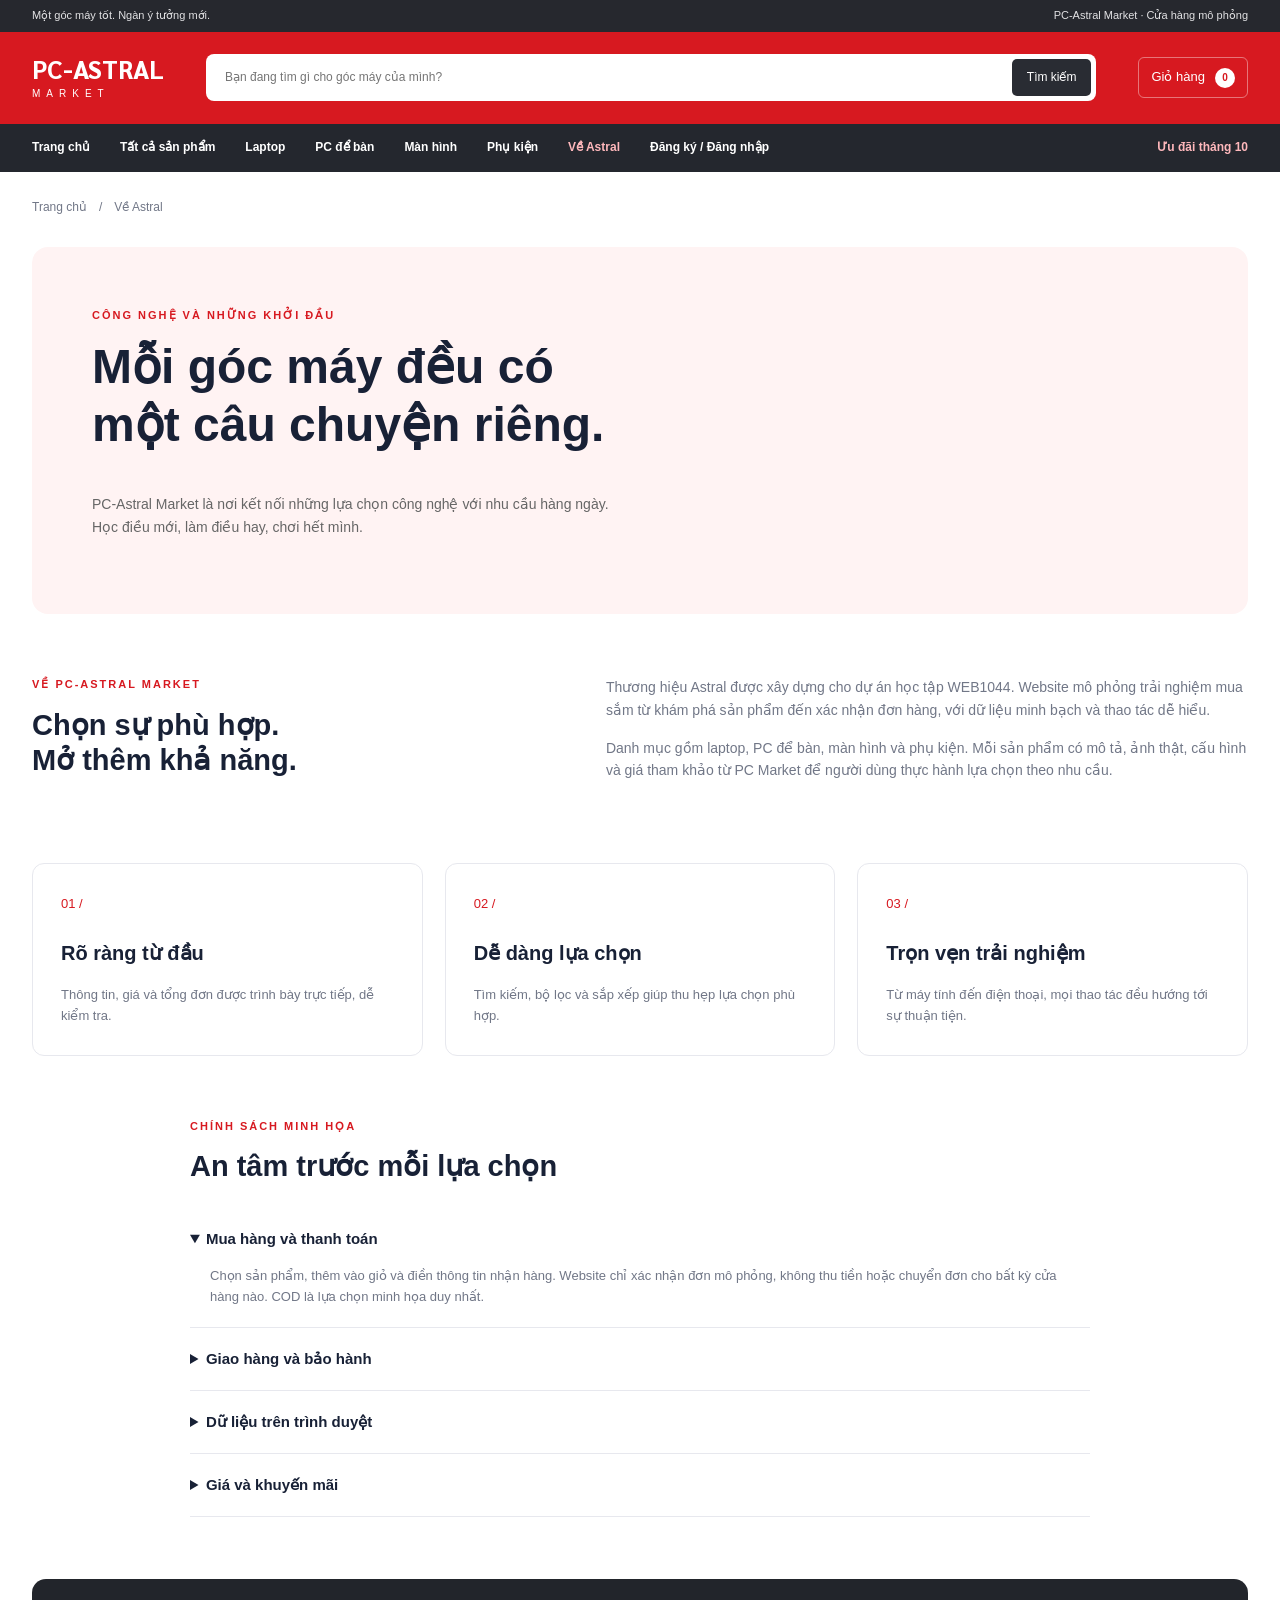
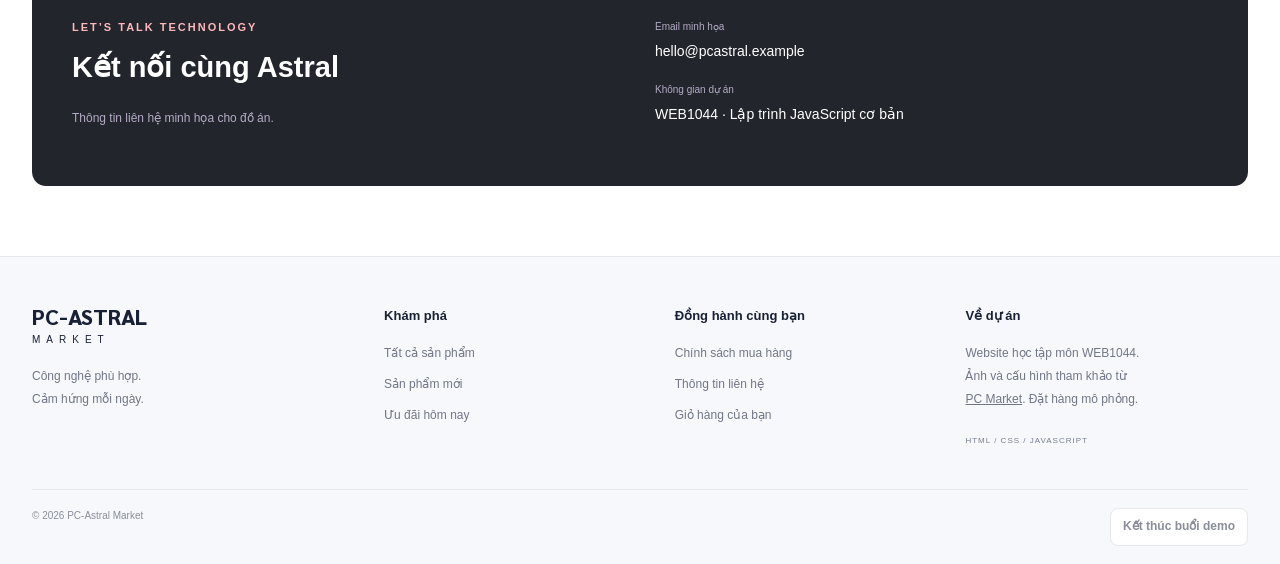
==== commit a687269b: "Hoan thien PC-Astral Market: JavaScript co ban, luu tru va bao cao Y3" ====
--- a/PC-Astral-Market/about.html
+++ b/PC-Astral-Market/about.html
@@ -6,23 +6,24 @@
     <meta name="viewport" content="width=device-width, initial-scale=1.0">
     <meta name="description" content="PC-Astral Market - Laptop, PC, màn hình và phụ kiện. Website mô phỏng môn WEB1044.">
     <title>Về Astral | PC-Astral Market</title>
-    <link rel="stylesheet" href="css/fonts.css">
-    <link rel="stylesheet" href="css/base.css">
-    <link rel="stylesheet" href="css/components.css">
-    <link rel="stylesheet" href="css/pages.css">
-    <link rel="stylesheet" href="css/responsive.css">
-    <!-- Giữ thứ tự: dữ liệu → hàm dùng chung → logic trang. -->
-    <script defer src="js/data.js"></script>
-    <script defer src="js/utils.js"></script>
-    <script defer src="js/storage.js"></script>
-    <script defer src="js/cart.js"></script>
-    <script defer src="js/common.js"></script>
-    <script defer src="js/about.js"></script>
+
+    <!-- GIAO DIỆN: một stylesheet, chia phần bằng chú thích trong file. -->
+    <link rel="stylesheet" href="css/style.css">
+    <!-- KHỞI TẠO: du-lieu.js nạp JSON; luu-tru.js, mo-hinh.js, hien-thi.js định nghĩa chức năng; su-kien.js chạy sau cùng. -->
+    <!-- Dữ liệu dự phòng cho mở trực tiếp file HTML trên máy khác. -->
+    <script src="js/san-pham-du-phong.js" defer></script>
+    <script defer src="js/du-lieu.js"></script>
+    <script defer src="js/luu-tru.js"></script>
+    <script defer src="js/mo-hinh.js"></script>
+    <script defer src="js/hien-thi.js"></script>
+    <script defer src="js/su-kien.js"></script>
   </head>
   <body data-page="about">
     <a class="skip-link" href="#main">Bỏ qua điều hướng</a>
+    <!-- CHỨC NĂNG: header dùng chung do hien-thi.js tạo. -->
     <header id="site-header"></header>
     <p id="storage-warning" class="storage-warning" role="alert" hidden></p>
+    <!-- CHỨC NĂNG: nội dung chính của trang about; JavaScript điền dữ liệu vào ID/data-*. -->
     <main id="main">
       <div class="container page-content">
         <div class="breadcrumb">
@@ -75,7 +76,7 @@
           </details>
           <details>
             <summary>Dữ liệu trên trình duyệt</summary>
-            <p>Giỏ được lưu bằng LocalStorage. Đơn gần nhất được giữ trong SessionStorage của tab hiện tại. Không có máy chủ tiếp nhận thông tin; đóng phiên hoặc xóa dữ liệu trình duyệt sẽ xóa thông tin tương ứng.</p>
+              <p>Giỏ, đơn demo, tài khoản và trạng thái đăng nhập được lưu bằng LocalStorage trên trình duyệt. F5 hoặc tắt Live Server không tự xóa dữ liệu. Bấm “Kết thúc buổi demo” ở cuối trang để xóa riêng dữ liệu của website. Đăng xuất chỉ kết thúc đăng nhập, vẫn giữ tài khoản và giỏ.</p>
           </details>
           <details>
             <summary>Giá và khuyến mãi</summary>
@@ -97,6 +98,7 @@
         </section>
       </div>
     </main>
+    <!-- CHỨC NĂNG: footer có nút Kết thúc buổi demo. -->
     <footer id="site-footer"></footer>
     <noscript>
       <p class="storage-warning">Vui lòng bật JavaScript để xem sản phẩm và sử dụng giỏ hàng.</p>
--- a/PC-Astral-Market/css/style.css
+++ b/PC-Astral-Market/css/style.css
@@ -0,0 +1,3319 @@
+/* 01 FONT SARABUN LOCAL */
+/* Sarabun, SIL OFL 1.1. Local files support offline demos and Vietnamese. */
+/* vietnamese — 400 */
+@font-face {
+  font-family: 'Sarabun';
+  font-style: normal;
+  font-weight: 400;
+  font-display: swap;
+  src: url(../assets/fonts/sarabun/sarabun-400-vietnamese.woff2) format('woff2');
+  unicode-range: U+0102-0103, U+0110-0111, U+0128-0129, U+0168-0169, U+01A0-01A1, U+01AF-01B0, U+0300-0301, U+0303-0304, U+0308-0309, U+0323, U+0329, U+1EA0-1EF9, U+20AB;
+}
+
+/* latin-ext — 400 */
+@font-face {
+  font-family: 'Sarabun';
+  font-style: normal;
+  font-weight: 400;
+  font-display: swap;
+  src: url(../assets/fonts/sarabun/sarabun-400-latin-ext.woff2) format('woff2');
+  unicode-range: U+0100-02BA, U+02BD-02C5, U+02C7-02CC, U+02CE-02D7, U+02DD-02FF, U+0304, U+0308, U+0329, U+1D00-1DBF, U+1E00-1E9F, U+1EF2-1EFF, U+2020, U+20A0-20AB, U+20AD-20C4, U+2113, U+2C60-2C7F, U+A720-A7FF;
+}
+
+/* latin — 400 */
+@font-face {
+  font-family: 'Sarabun';
+  font-style: normal;
+  font-weight: 400;
+  font-display: swap;
+  src: url(../assets/fonts/sarabun/sarabun-400-latin.woff2) format('woff2');
+  unicode-range: U+0000-00FF, U+0131, U+0152-0153, U+02BB-02BC, U+02C6, U+02DA, U+02DC, U+0304, U+0308, U+0329, U+2000-206F, U+20AC, U+2122, U+2191, U+2193, U+2212, U+2215, U+FEFF, U+FFFD;
+}
+
+/* vietnamese — 500 */
+@font-face {
+  font-family: 'Sarabun';
+  font-style: normal;
+  font-weight: 500;
+  font-display: swap;
+  src: url(../assets/fonts/sarabun/sarabun-500-vietnamese.woff2) format('woff2');
+  unicode-range: U+0102-0103, U+0110-0111, U+0128-0129, U+0168-0169, U+01A0-01A1, U+01AF-01B0, U+0300-0301, U+0303-0304, U+0308-0309, U+0323, U+0329, U+1EA0-1EF9, U+20AB;
+}
+
+/* latin-ext — 500 */
+@font-face {
+  font-family: 'Sarabun';
+  font-style: normal;
+  font-weight: 500;
+  font-display: swap;
+  src: url(../assets/fonts/sarabun/sarabun-500-latin-ext.woff2) format('woff2');
+  unicode-range: U+0100-02BA, U+02BD-02C5, U+02C7-02CC, U+02CE-02D7, U+02DD-02FF, U+0304, U+0308, U+0329, U+1D00-1DBF, U+1E00-1E9F, U+1EF2-1EFF, U+2020, U+20A0-20AB, U+20AD-20C4, U+2113, U+2C60-2C7F, U+A720-A7FF;
+}
+
+/* latin — 500 */
+@font-face {
+  font-family: 'Sarabun';
+  font-style: normal;
+  font-weight: 500;
+  font-display: swap;
+  src: url(../assets/fonts/sarabun/sarabun-500-latin.woff2) format('woff2');
+  unicode-range: U+0000-00FF, U+0131, U+0152-0153, U+02BB-02BC, U+02C6, U+02DA, U+02DC, U+0304, U+0308, U+0329, U+2000-206F, U+20AC, U+2122, U+2191, U+2193, U+2212, U+2215, U+FEFF, U+FFFD;
+}
+
+/* vietnamese — 600 */
+@font-face {
+  font-family: 'Sarabun';
+  font-style: normal;
+  font-weight: 600;
+  font-display: swap;
+  src: url(../assets/fonts/sarabun/sarabun-600-vietnamese.woff2) format('woff2');
+  unicode-range: U+0102-0103, U+0110-0111, U+0128-0129, U+0168-0169, U+01A0-01A1, U+01AF-01B0, U+0300-0301, U+0303-0304, U+0308-0309, U+0323, U+0329, U+1EA0-1EF9, U+20AB;
+}
+
+/* latin-ext — 600 */
+@font-face {
+  font-family: 'Sarabun';
+  font-style: normal;
+  font-weight: 600;
+  font-display: swap;
+  src: url(../assets/fonts/sarabun/sarabun-600-latin-ext.woff2) format('woff2');
+  unicode-range: U+0100-02BA, U+02BD-02C5, U+02C7-02CC, U+02CE-02D7, U+02DD-02FF, U+0304, U+0308, U+0329, U+1D00-1DBF, U+1E00-1E9F, U+1EF2-1EFF, U+2020, U+20A0-20AB, U+20AD-20C4, U+2113, U+2C60-2C7F, U+A720-A7FF;
+}
+
+/* latin — 600 */
+@font-face {
+  font-family: 'Sarabun';
+  font-style: normal;
+  font-weight: 600;
+  font-display: swap;
+  src: url(../assets/fonts/sarabun/sarabun-600-latin.woff2) format('woff2');
+  unicode-range: U+0000-00FF, U+0131, U+0152-0153, U+02BB-02BC, U+02C6, U+02DA, U+02DC, U+0304, U+0308, U+0329, U+2000-206F, U+20AC, U+2122, U+2191, U+2193, U+2212, U+2215, U+FEFF, U+FFFD;
+}
+
+/* vietnamese — 700 */
+@font-face {
+  font-family: 'Sarabun';
+  font-style: normal;
+  font-weight: 700;
+  font-display: swap;
+  src: url(../assets/fonts/sarabun/sarabun-700-vietnamese.woff2) format('woff2');
+  unicode-range: U+0102-0103, U+0110-0111, U+0128-0129, U+0168-0169, U+01A0-01A1, U+01AF-01B0, U+0300-0301, U+0303-0304, U+0308-0309, U+0323, U+0329, U+1EA0-1EF9, U+20AB;
+}
+
+/* latin-ext — 700 */
+@font-face {
+  font-family: 'Sarabun';
+  font-style: normal;
+  font-weight: 700;
+  font-display: swap;
+  src: url(../assets/fonts/sarabun/sarabun-700-latin-ext.woff2) format('woff2');
+  unicode-range: U+0100-02BA, U+02BD-02C5, U+02C7-02CC, U+02CE-02D7, U+02DD-02FF, U+0304, U+0308, U+0329, U+1D00-1DBF, U+1E00-1E9F, U+1EF2-1EFF, U+2020, U+20A0-20AB, U+20AD-20C4, U+2113, U+2C60-2C7F, U+A720-A7FF;
+}
+
+/* latin — 700 */
+@font-face {
+  font-family: 'Sarabun';
+  font-style: normal;
+  font-weight: 700;
+  font-display: swap;
+  src: url(../assets/fonts/sarabun/sarabun-700-latin.woff2) format('woff2');
+  unicode-range: U+0000-00FF, U+0131, U+0152-0153, U+02BB-02BC, U+02C6, U+02DA, U+02DC, U+0304, U+0308, U+0329, U+2000-206F, U+20AC, U+2122, U+2191, U+2193, U+2212, U+2215, U+FEFF, U+FFFD;
+}
+
+/* vietnamese — 800 */
+@font-face {
+  font-family: 'Sarabun';
+  font-style: normal;
+  font-weight: 800;
+  font-display: swap;
+  src: url(../assets/fonts/sarabun/sarabun-800-vietnamese.woff2) format('woff2');
+  unicode-range: U+0102-0103, U+0110-0111, U+0128-0129, U+0168-0169, U+01A0-01A1, U+01AF-01B0, U+0300-0301, U+0303-0304, U+0308-0309, U+0323, U+0329, U+1EA0-1EF9, U+20AB;
+}
+
+/* latin-ext — 800 */
+@font-face {
+  font-family: 'Sarabun';
+  font-style: normal;
+  font-weight: 800;
+  font-display: swap;
+  src: url(../assets/fonts/sarabun/sarabun-800-latin-ext.woff2) format('woff2');
+  unicode-range: U+0100-02BA, U+02BD-02C5, U+02C7-02CC, U+02CE-02D7, U+02DD-02FF, U+0304, U+0308, U+0329, U+1D00-1DBF, U+1E00-1E9F, U+1EF2-1EFF, U+2020, U+20A0-20AB, U+20AD-20C4, U+2113, U+2C60-2C7F, U+A720-A7FF;
+}
+
+/* latin — 800 */
+@font-face {
+  font-family: 'Sarabun';
+  font-style: normal;
+  font-weight: 800;
+  font-display: swap;
+  src: url(../assets/fonts/sarabun/sarabun-800-latin.woff2) format('woff2');
+  unicode-range: U+0000-00FF, U+0131, U+0152-0153, U+02BB-02BC, U+02C6, U+02DA, U+02DC, U+0304, U+0308, U+0329, U+2000-206F, U+20AC, U+2122, U+2191, U+2193, U+2212, U+2215, U+FEFF, U+FFFD;
+}
+
+
+/* 02 NỀN TẢNG VÀ BIẾN MÀU */
+/* Biến giao diện, typography và nền tảng */
+
+:root {
+  --ink: #182136;
+  --muted: #717787;
+  --accent: #d71920;
+  --accent-dark: #b21218;
+  --tint: #fff0f0;
+  --line: #e7e8ee;
+  --surface: #f6f6f6;
+  --navy: #121b2d;
+  --radius: 14px;
+  --shadow: 0 12px 36px #17213b0b;
+}
+
+* {
+  box-sizing: border-box;
+}
+
+html {
+  scroll-behavior: smooth;
+  scroll-padding-top: 20px;
+}
+
+body {
+  margin: 0;
+  background: #fff;
+  color: var(--ink);
+  font-family: "Sarabun",Arial,sans-serif;
+  font-size: 14px;
+  line-height: 1.6;
+}
+
+a {
+  color: inherit;
+  text-decoration: none;
+  -webkit-tap-highlight-color: transparent;
+}
+
+button {
+  font: inherit;
+  -webkit-tap-highlight-color: transparent;
+  cursor: pointer;
+  color: inherit;
+}
+
+input {
+  font: inherit;
+  -webkit-tap-highlight-color: transparent;
+  min-width: 0;
+  border: 1px solid #dcdde6;
+  border-radius: 8px;
+  background: #fff;
+  padding: 11px 12px;
+  color: var(--ink);
+  width: 100%;
+  outline: none;
+}
+
+select {
+  font: inherit;
+  -webkit-tap-highlight-color: transparent;
+  min-width: 0;
+  border: 1px solid #dcdde6;
+  border-radius: 8px;
+  background: #fff;
+  padding: 11px 12px;
+  color: var(--ink);
+  width: 100%;
+  outline: none;
+}
+
+textarea {
+  font: inherit;
+  -webkit-tap-highlight-color: transparent;
+  min-width: 0;
+  border: 1px solid #dcdde6;
+  border-radius: 8px;
+  background: #fff;
+  padding: 11px 12px;
+  color: var(--ink);
+  width: 100%;
+  outline: none;
+}
+
+button:disabled {
+  cursor: not-allowed;
+  opacity: .45;
+}
+
+img {
+  display: block;
+  max-width: 100%;
+  height: auto;
+}
+
+h1 {
+  margin-top: 0;
+  line-height: 1.2;
+  letter-spacing: normal;
+  font-size: 42px;
+}
+
+h2 {
+  margin-top: 0;
+  line-height: 1.2;
+  letter-spacing: normal;
+  font-size: 29px;
+}
+
+h3 {
+  margin-top: 0;
+  line-height: 1.2;
+  letter-spacing: normal;
+  font-size: 17px;
+}
+
+p {
+  margin-top: 0;
+  margin-bottom: 16px;
+}
+
+input:focus {
+  border-color: var(--accent);
+  box-shadow: 0 0 0 3px #d7192018;
+}
+
+select:focus {
+  border-color: var(--accent);
+  box-shadow: 0 0 0 3px #d7192018;
+}
+
+textarea:focus {
+  border-color: var(--accent);
+  box-shadow: 0 0 0 3px #d7192018;
+}
+
+input[aria-invalid=true] {
+  border-color: #c03b4e;
+}
+
+a:focus-visible {
+  outline: 3px solid #e75b60;
+  outline-offset: 4px;
+}
+
+button:focus-visible {
+  outline: 3px solid #e75b60;
+  outline-offset: 4px;
+}
+
+summary:focus-visible {
+  outline: 3px solid #e75b60;
+  outline-offset: 4px;
+}
+
+.container {
+  width: min(1240px,calc(100% - 64px));
+  margin: auto;
+}
+
+.section {
+  margin: 62px 0;
+}
+
+.page-content {
+  padding-bottom: 70px;
+  min-height: 65vh;
+}
+
+.page-heading {
+  margin: 30px 0 36px;
+}
+
+.page-heading h1 {
+  margin-bottom: 12px;
+}
+
+.page-heading p:not(.eyebrow) {
+  color: var(--muted);
+  font-size: 16px;
+}
+
+.eyebrow {
+  font-size: 11px;
+  font-weight: 700;
+  letter-spacing: 2px;
+  margin-bottom: 14px;
+}
+
+.accent {
+  color: var(--accent);
+}
+
+.muted-text {
+  color: var(--muted);
+}
+
+.small {
+  font-size: 12px;
+}
+
+.centered {
+  text-align: center;
+}
+
+.success-text {
+  color: #168264;
+}
+
+.sr-only {
+  position: absolute;
+  width: 1px;
+  height: 1px;
+  padding: 0;
+  overflow: hidden;
+  clip: rect(0,0,0,0);
+  white-space: nowrap;
+  border: 0;
+}
+
+.skip-link {
+  position: absolute;
+  top: -70px;
+  left: 16px;
+  background: #fff;
+  padding: 10px;
+  z-index: 99;
+}
+
+.skip-link:focus {
+  top: 8px;
+}
+
+[hidden] {
+  display: none !important;
+}
+
+.full {
+  width: 100%;
+}
+
+
+/* 03 THÀNH PHẦN DÙNG CHUNG */
+/* Nút, trường nhập, điều hướng và thông báo dùng chung */
+
+.button {
+  border: 1px solid transparent;
+  display: inline-flex;
+  align-items: center;
+  justify-content: center;
+  gap: 12px;
+  padding: 13px 23px;
+  border-radius: 8px;
+  background: var(--accent);
+  color: white;
+  font-weight: 600;
+  font-size: 14px;
+  transition: background .2s,transform .2s;
+}
+
+.button:hover {
+  background: var(--accent-dark);
+  transform: translateY(-1px);
+}
+
+.button-light {
+  background: white;
+  color: var(--accent);
+}
+
+.button-light:hover {
+  background: #ffe8e8;
+}
+
+.button-outline {
+  background: white;
+  border-color: var(--accent);
+  color: var(--accent);
+}
+
+.button-outline:hover {
+  color: white;
+}
+
+.text-button {
+  background: none;
+  border: 0;
+  padding: 0;
+  color: var(--accent);
+  font-size: 12px;
+}
+
+.control-button {
+  display: inline-flex;
+  align-items: center;
+  justify-content: center;
+  border: 1px solid var(--line);
+  background: white;
+  border-radius: 8px;
+  width: auto;
+  height: 38px;
+  min-height: 36px;
+  padding: 7px 12px;
+  font-size: 12px;
+  font-weight: 600;
+}
+
+.breadcrumb {
+  display: flex;
+  align-items: center;
+  flex-wrap: wrap;
+  gap: 12px;
+  padding-top: 26px;
+  color: var(--muted);
+  font-size: 12px;
+}
+
+.breadcrumb a:hover {
+  color: var(--accent);
+}
+
+.field {
+  margin-bottom: 19px;
+}
+
+.field label {
+  font-size: 13px;
+  display: block;
+  font-weight: 600;
+  margin-bottom: 8px;
+}
+
+.field-error {
+  display: block;
+  min-height: 0;
+  font-size: 12px;
+  color: #b52740;
+  margin-top: 5px;
+}
+
+.field-error:empty {
+  display: none;
+}
+
+.storage-warning {
+  margin: 0;
+  padding: 12px 24px;
+  background: #fff0d7;
+  color: #7b4c11;
+  font-size: 13px;
+}
+
+/* Thành phần dùng chung giữa các trang */
+
+.topbar {
+  font-size: 11px;
+  padding: 7px 0;
+  background: #26282e;
+  color: #e2e2e4;
+}
+
+.topbar .container {
+  display: flex;
+  justify-content: space-between;
+}
+
+.header-main {
+  display: flex;
+  align-items: center;
+  min-height: 92px;
+  gap: 42px;
+}
+
+.brand {
+  display: inline-flex;
+  align-items: center;
+  gap: 11px;
+  flex-shrink: 0;
+  line-height: 1.05;
+}
+
+.brand>span {
+  font-weight: 800;
+  font-size: 25px;
+  letter-spacing: normal;
+}
+
+.brand small {
+  display: block;
+  margin-top: 7px;
+  font-weight: 500;
+  font-size: 10px;
+  letter-spacing: 6px;
+}
+
+.header-search {
+  position: relative;
+  flex: 1;
+}
+
+.header-search input {
+  border-color: transparent;
+  font-size: 12px;
+  padding: 13px 48px 13px 18px;
+  background: white;
+  color: #222;
+  padding-right: 100px;
+}
+
+.header-search button {
+  position: absolute;
+  border: 0;
+  background: #292c33;
+  color: white;
+  border-radius: 5px;
+  top: 5px;
+  right: 5px;
+  bottom: 5px;
+  padding: 0 15px;
+  font-size: 12px;
+}
+
+.cart-link {
+  display: flex;
+  align-items: center;
+  gap: 10px;
+  font-size: 13px;
+  border: 1px solid #ffffff66;
+  padding: 9px 12px;
+  border-radius: 6px;
+}
+
+.cart-link b {
+  border-radius: 50%;
+  font-size: 10px;
+  min-width: 20px;
+  height: 20px;
+  text-align: center;
+  line-height: 20px;
+  background: white;
+  color: #d71920;
+}
+
+.menu-toggle {
+  display: none;
+}
+
+.main-nav {
+  border-top: 1px solid var(--line);
+  border-bottom: 1px solid var(--line);
+  background: #24272e;
+  border: 0;
+}
+
+.main-nav .container {
+  display: flex;
+  gap: 30px;
+  align-items: center;
+  min-height: 48px;
+}
+
+.main-nav a {
+  font-size: 12px;
+  font-weight: 600;
+  padding: 14px 0;
+  white-space: nowrap;
+}
+
+.main-nav a:hover {
+  color: #ffb8bc;
+}
+
+.main-nav a[aria-current] {
+  color: #ffb8bc;
+}
+
+.main-nav .nav-sale {
+  margin-left: auto;
+  color: #ffb8bc;
+}
+
+.section-heading {
+  display: flex;
+  justify-content: space-between;
+  align-items: end;
+  gap: 20px;
+  margin-bottom: 25px;
+}
+
+.section-heading h2 {
+  margin: 0;
+}
+
+.section-heading .eyebrow {
+  margin-bottom: 8px;
+}
+
+.section-heading>a {
+  font-size: 12px;
+  font-weight: 600;
+  white-space: nowrap;
+}
+
+.section-heading>a:hover {
+  color: var(--accent);
+}
+
+.heading-dot {
+  display: inline-block;
+  background: #d71920;
+  border-radius: 50%;
+  width: 8px;
+  height: 8px;
+  vertical-align: middle;
+  margin-left: 6px;
+}
+
+.product-grid {
+  display: grid;
+  grid-template-columns: repeat(4,minmax(0,1fr));
+  gap: 20px;
+}
+
+.product-card {
+  border: 1px solid var(--line);
+  overflow: hidden;
+  background: white;
+  transition: transform .2s,border-color .2s,box-shadow .2s;
+  min-width: 0;
+  display: flex;
+  flex-direction: column;
+  border-radius: 8px;
+}
+
+.product-card:hover {
+  transform: translateY(-4px);
+  border-color: #e7a3a6;
+  box-shadow: var(--shadow);
+}
+
+.product-card:focus-within {
+  transform: translateY(-4px);
+  border-color: #e7a3a6;
+  box-shadow: var(--shadow);
+}
+
+.product-visual {
+  position: relative;
+  background: #fff;
+  height: 220px;
+  padding: 25px 18px 8px;
+}
+
+.product-visual img {
+  width: 100%;
+  object-fit: contain;
+  transition: transform .3s;
+  height: 185px;
+}
+
+.product-card:hover .product-visual img {
+  transform: scale(1.05);
+}
+
+.badge {
+  display: inline-block;
+  background: #fff0f0;
+  color: #b5161d;
+  border-radius: 4px;
+  font-size: 10px;
+  font-weight: 600;
+  padding: 3px 8px;
+  letter-spacing: 0;
+}
+
+.product-visual>.badge {
+  position: absolute;
+  z-index: 1;
+  top: 13px;
+  left: 13px;
+}
+
+.badge.sale {
+  background: #ffebe5;
+  color: #c44e33;
+}
+
+.badge.warm {
+  background: #f9eddb;
+  color: #9b6a22;
+}
+
+.badge.muted {
+  background: #e8e9ec;
+  color: #636b7a;
+}
+
+.product-info {
+  padding: 17px 18px 15px;
+  display: flex;
+  flex-direction: column;
+  flex: 1;
+}
+
+.product-brand {
+  font-size: 9px;
+  letter-spacing: 1.4px;
+  text-transform: uppercase;
+  font-weight: 700;
+  color: var(--muted);
+}
+
+.product-info h3 {
+  margin: 6px 0 9px;
+  letter-spacing: normal;
+  font-size: 14px;
+  min-height: 59px;
+  line-height: 1.4;
+  font-weight: 400;
+}
+
+.product-info h3 a:hover {
+  color: var(--accent);
+}
+
+.product-spec {
+  color: var(--muted);
+  margin-bottom: 12px;
+  line-height: 1.6;
+  font-size: 11px;
+  min-height: 36px;
+}
+
+.price-line {
+  display: flex;
+  gap: 7px;
+  align-items: baseline;
+  flex-wrap: wrap;
+  min-height: 30px;
+  margin-top: auto;
+}
+
+.price-line strong {
+  font-size: 17px;
+  letter-spacing: normal;
+  color: var(--accent);
+}
+
+.price-line del {
+  font-size: 10px;
+  color: #9298a3;
+}
+
+.product-actions {
+  border-top: 1px solid var(--line);
+  display: flex;
+  justify-content: space-between;
+  align-items: center;
+  padding-top: 12px;
+  margin-top: 9px;
+  gap: 8px;
+}
+
+.product-actions>a {
+  font-weight: 600;
+  color: #5b6171;
+  font-size: 11px;
+}
+
+.add-cart {
+  background: #fff0f0;
+  color: var(--accent);
+  width: auto;
+  height: 34px;
+  padding: 0 10px;
+  white-space: nowrap;
+  border: 1px solid #f0c8ca;
+  font-size: 11px;
+  border-radius: 5px;
+}
+
+.add-cart:hover {
+  background: var(--accent);
+  color: white;
+}
+
+.empty-state {
+  padding: 55px 24px;
+  text-align: center;
+  background: var(--surface);
+  border-radius: 14px;
+  grid-column: 1/-1;
+}
+
+.empty-state h2 {
+  font-size: 25px;
+  margin: 16px 0 10px;
+}
+
+.empty-state p {
+  color: var(--muted);
+}
+
+.toast {
+  position: fixed;
+  bottom: 26px;
+  left: 50%;
+  transform: translate(-50%,20px);
+  max-width: calc(100% - 32px);
+  width: max-content;
+  background: var(--navy);
+  color: #fff;
+  border-radius: 10px;
+  padding: 15px 22px;
+  font-size: 13px;
+  box-shadow: 0 8px 30px #10162e35;
+  opacity: 0;
+  pointer-events: none;
+  transition: .2s;
+  z-index: 100;
+}
+
+.toast.visible {
+  opacity: 1;
+  transform: translate(-50%,0);
+}
+
+#site-footer {
+  background: #f7f8fb;
+  border-top: 1px solid var(--line);
+  padding-top: 48px;
+}
+
+.footer-grid {
+  display: grid;
+  grid-template-columns: 1.25fr 1fr 1fr 1.15fr;
+  gap: 45px;
+  padding-bottom: 40px;
+}
+
+.footer-grid .brand {
+  margin-bottom: 20px;
+  color: var(--ink);
+}
+
+.footer-grid .brand>span {
+  font-size: 22px;
+}
+
+.footer-grid p {
+  font-size: 12px;
+  color: var(--muted);
+  line-height: 1.9;
+}
+
+.footer-grid a:not(.brand) {
+  font-size: 12px;
+  color: var(--muted);
+  line-height: 1.9;
+  display: block;
+  margin: 8px 0;
+}
+
+.footer-grid h3 {
+  font-size: 13px;
+  margin: 3px 0 19px;
+  letter-spacing: 0;
+}
+
+.footer-grid a:hover {
+  color: var(--accent);
+}
+
+.footer-tag {
+  font-size: 8px;
+  letter-spacing: 1px;
+  color: #777e92;
+}
+
+.footer-bottom {
+  display: flex;
+  justify-content: space-between;
+  border-top: 1px solid var(--line);
+  padding: 18px 0;
+  color: #898e9a;
+  font-size: 10px;
+}
+
+.order-summary {
+  border: 1px solid var(--line);
+  border-radius: 12px;
+  padding: 26px;
+  align-self: start;
+  background: #fff;
+  position: sticky;
+  top: 20px;
+}
+
+.order-summary h2 {
+  font-size: 20px;
+  margin-bottom: 25px;
+}
+
+.summary-row {
+  display: flex;
+  justify-content: space-between;
+  gap: 10px;
+  font-size: 13px;
+  margin: 17px 0;
+}
+
+.summary-total {
+  display: flex;
+  justify-content: space-between;
+  align-items: center;
+  gap: 12px;
+  border-top: 1px solid var(--line);
+  padding: 22px 0 15px;
+  margin-top: 22px;
+  font-size: 14px;
+}
+
+.summary-total strong {
+  font-size: 23px;
+  color: var(--accent);
+  letter-spacing: normal;
+}
+
+.order-summary .button {
+  margin-top: 10px;
+}
+
+.order-summary .centered {
+  margin: 16px 0 0;
+}
+
+.demo-notice {
+  background: #fff0f0;
+  color: #8a292c;
+  border-radius: 8px;
+  font-size: 12px;
+  padding: 14px 16px;
+}
+
+.summary-total+p {
+  margin-bottom: 0;
+}
+
+#site-header {
+  background: #d71920;
+  color: white;
+}
+
+.cart-image {
+  background: #fff;
+}
+
+.category-photo {
+  width: 65px;
+  height: 60px;
+  object-fit: contain;
+}
+
+.image-fallback {
+  display: flex;
+  align-items: center;
+  justify-content: center;
+  min-height: 100px;
+  padding: 20px;
+  color: var(--muted);
+  font-size: 13px;
+}
+
+.source-note a {
+  color: var(--accent);
+  text-decoration: underline;
+  text-underline-offset: 3px;
+}
+
+.footer-grid p a:not(.brand) {
+  display: inline;
+  margin: 0;
+  text-decoration: underline;
+}
+
+
+/* 04 BỐ CỤC TỪNG TRANG */
+/* Bố cục và thành phần riêng từng trang */
+
+.home-top {
+  padding-top: 26px;
+}
+
+.hero {
+  background: #fff;
+  position: relative;
+  overflow: hidden;
+  border: 1px solid var(--line);
+  border-radius: 10px;
+}
+
+.hero-content {
+  display: grid;
+  grid-template-columns: 1fr 1fr;
+  min-height: 425px;
+}
+
+.hero-copy {
+  padding: 49px 0 25px 46px;
+  position: relative;
+  z-index: 1;
+}
+
+.hero-copy .eyebrow {
+  font-size: 10px;
+  color: var(--accent);
+}
+
+.hero h1 {
+  line-height: 1.13;
+  letter-spacing: normal;
+  margin-bottom: 19px;
+  font-weight: 700;
+  font-size: 50px;
+}
+
+.hero-description {
+  max-width: 390px;
+  font-size: 13px;
+  line-height: 1.8;
+  margin-bottom: 24px;
+  color: #626671;
+}
+
+.hero-proof {
+  font-size: 10px;
+  margin-top: 25px;
+  color: #666;
+}
+
+.hero-art {
+  position: relative;
+  display: flex;
+  align-items: center;
+  justify-content: center;
+  min-width: 0;
+  isolation: isolate;
+  background: white;
+  padding: 22px 20px 55px;
+}
+
+.hero-art>img {
+  position: relative;
+  z-index: 1;
+  margin-top: -15px;
+  transform: none;
+  filter: none;
+  margin: 0;
+  width: 100%;
+  height: 350px;
+  max-height: 350px;
+  object-fit: contain;
+}
+
+.hero-caption {
+  position: absolute;
+  left: 50%;
+  transform: translateX(-50%);
+  text-align: center;
+  bottom: 18px;
+  white-space: normal;
+  width: 95%;
+}
+
+.hero-caption b {
+  display: block;
+  font-size: 10px;
+  letter-spacing: 1px;
+  color: #373a42;
+}
+
+.hero-caption span {
+  font-size: 9px;
+  letter-spacing: 1px;
+  color: #6d7078;
+}
+
+.hero-controls {
+  display: flex;
+  align-items: center;
+  gap: 12px;
+  padding: 9px 23px 18px 46px;
+  border-top: 1px solid var(--line);
+  background: #fafafa;
+}
+
+.slide-dots {
+  display: flex;
+  gap: 7px;
+}
+
+.slide-dots button {
+  width: 7px;
+  height: 7px;
+  border: 0;
+  border-radius: 10px;
+  padding: 0;
+  background: #ccc;
+}
+
+.slide-dots button.active {
+  width: 24px;
+  background: var(--accent);
+}
+
+.pause-slide {
+  border: 0;
+  background: none;
+  color: #776b8c;
+  font-size: 10px;
+  margin-left: 12px;
+}
+
+#slide-count {
+  margin-left: auto;
+  font-size: 10px;
+  color: #796f88;
+  letter-spacing: 2px;
+}
+
+.slider-arrow {
+  height: 29px;
+  border: 1px solid #d2c9e2;
+  background: transparent;
+  width: auto;
+  min-width: 46px;
+  border-radius: 5px;
+  font-size: 11px;
+  color: #444;
+  border-color: #ddd;
+}
+
+.slider-arrow:hover {
+  background: white;
+}
+
+.benefits {
+  display: grid;
+  grid-template-columns: repeat(4,1fr);
+  border-bottom: 1px solid var(--line);
+  padding: 26px 4px;
+  gap: 20px;
+}
+
+.benefits>div {
+  display: flex;
+  gap: 13px;
+  align-items: center;
+  padding-left: 14px;
+  border-left: 3px solid var(--accent);
+}
+
+.benefits p {
+  margin: 0;
+}
+
+.benefits b {
+  display: block;
+  font-size: 11px;
+  font-weight: 600;
+}
+
+.benefits small {
+  font-size: 10px;
+  color: var(--muted);
+}
+
+.categories-section {
+  margin-top: 42px;
+}
+
+.category-grid {
+  display: grid;
+  grid-template-columns: repeat(4,1fr);
+  gap: 16px;
+}
+
+.category-tile {
+  border: 1px solid var(--line);
+  border-radius: 10px;
+  padding: 21px 16px;
+  display: flex;
+  align-items: center;
+  gap: 12px;
+  position: relative;
+  transition: .2s;
+}
+
+.category-tile:hover {
+  border-color: #e7a3a6;
+  background: #fff8f8;
+}
+
+.category-tile h3 {
+  font-size: 14px;
+  margin: 0 0 4px;
+  letter-spacing: 0;
+}
+
+.category-tile div>span {
+  font-size: 9px;
+  color: var(--muted);
+}
+
+.category-number {
+  position: absolute;
+  right: 13px;
+  top: 7px;
+  font-size: 9px;
+  color: #b9b5c1;
+}
+
+.sale-section {
+  background: #22252b;
+  padding: 30px;
+  border-radius: 10px;
+}
+
+.sale-heading {
+  display: flex;
+  gap: 30px;
+  align-items: center;
+  justify-content: space-between;
+  color: white;
+  margin-bottom: 25px;
+}
+
+.sale-heading .eyebrow {
+  color: #ffb8bc;
+  font-size: 9px;
+  margin-bottom: 8px;
+}
+
+.sale-heading h2 {
+  margin: 0 0 8px;
+  font-size: 29px;
+}
+
+.sale-heading p:not(.eyebrow) {
+  margin: 0;
+  font-size: 11px;
+  color: #d2d2d6;
+}
+
+.countdown-wrap>span {
+  font-size: 10px;
+  color: #b9afca;
+  display: block;
+  margin-bottom: 9px;
+}
+
+.countdown {
+  display: flex;
+  gap: 6px;
+}
+
+.countdown>span {
+  display: flex;
+  flex-direction: column;
+  align-items: center;
+  width: 45px;
+}
+
+.countdown b {
+  font-variant-numeric: tabular-nums;
+  font-size: 23px;
+  font-weight: 600;
+  background: #ffffff12;
+  border: 1px solid #ffffff15;
+  border-radius: 7px;
+  width: 43px;
+  height: 42px;
+  text-align: center;
+  line-height: 40px;
+}
+
+.countdown small {
+  font-size: 8px;
+  color: #bcb1cf;
+  margin-top: 5px;
+}
+
+.sale-section .product-grid {
+  gap: 16px;
+}
+
+.sale-section .product-info {
+  padding: 15px;
+}
+
+.sale-section .product-visual {
+  height: 205px;
+}
+
+.sale-section .product-visual img {
+  height: 175px;
+}
+
+.brand-story {
+  margin: 72px 0 60px;
+  background: #fff3f3;
+  padding: 40px;
+  display: grid;
+  grid-template-columns: 1fr 1fr;
+  gap: 55px;
+  border-radius: 14px;
+  position: relative;
+  overflow: hidden;
+}
+
+.brand-story h2 {
+  font-size: 36px;
+  margin: 0;
+}
+
+.brand-story>div {
+  z-index: 1;
+}
+
+.brand-story>div:nth-child(2) {
+  padding: 8px 45px 0 0;
+}
+
+.brand-story p:not(.eyebrow) {
+  font-size: 12px;
+  line-height: 1.9;
+  color: #666;
+}
+
+.brand-story a {
+  font-size: 12px;
+  font-weight: 600;
+  color: var(--accent);
+}
+
+.catalog-layout {
+  display: grid;
+  grid-template-columns: 220px minmax(0,1fr);
+  gap: 32px;
+}
+
+.filter-panel {
+  border-top: 1px solid var(--line);
+  padding-top: 18px;
+}
+
+.filter-heading {
+  display: flex;
+  justify-content: space-between;
+  align-items: center;
+  margin-bottom: 25px;
+}
+
+.filter-heading h2 {
+  font-size: 18px;
+  margin: 0;
+}
+
+.filter-panel .field label {
+  font-size: 12px;
+}
+
+.filter-panel input {
+  font-size: 12px;
+}
+
+.filter-panel select {
+  font-size: 12px;
+}
+
+.filter-toggle {
+  display: none;
+}
+
+.filter-note {
+  padding: 24px;
+  background: #fff3f3;
+  border-radius: 10px;
+  margin-top: 26px;
+}
+
+.filter-note h3 {
+  font-size: 15px;
+  margin-top: 10px;
+}
+
+.filter-note p {
+  font-size: 12px;
+  margin-bottom: 0;
+  color: #666;
+}
+
+.catalog-toolbar {
+  display: flex;
+  align-items: center;
+  justify-content: space-between;
+  gap: 12px;
+  border-bottom: 1px solid var(--line);
+  padding-bottom: 18px;
+  margin-bottom: 20px;
+  min-height: 61px;
+}
+
+.catalog-toolbar>span {
+  font-size: 13px;
+  font-weight: 600;
+}
+
+.catalog-toolbar label {
+  display: flex;
+  align-items: center;
+  gap: 12px;
+  font-size: 11px;
+  color: var(--muted);
+}
+
+.catalog-toolbar select {
+  width: 175px;
+  font-size: 11px;
+  padding: 8px;
+}
+
+.catalog-grid {
+  grid-template-columns: repeat(3,minmax(0,1fr));
+  gap: 18px;
+}
+
+.detail-layout {
+  display: grid;
+  grid-template-columns: 1.05fr 1fr;
+  gap: 55px;
+  margin-top: 35px;
+}
+
+.detail-image {
+  border-radius: 16px;
+  background: #fff;
+  display: flex;
+  flex-direction: column;
+  justify-content: center;
+  align-items: center;
+  padding: 26px 20px;
+  border: 1px solid var(--line);
+  align-self: start;
+  min-height: 430px;
+}
+
+.detail-image .eyebrow {
+  align-self: start;
+  font-size: 9px;
+  padding-left: 12px;
+  color: #777;
+}
+
+.detail-image img {
+  width: 100%;
+  flex: 1;
+  object-fit: contain;
+  height: 370px;
+  max-height: 400px;
+}
+
+.detail-image small {
+  color: #a099ac;
+  font-size: 10px;
+}
+
+.detail-copy {
+  padding-top: 12px;
+}
+
+.detail-copy h1 {
+  margin-bottom: 14px;
+  font-size: 32px;
+}
+
+.detail-summary {
+  color: var(--muted);
+  font-size: 14px;
+}
+
+.stock {
+  font-size: 12px;
+  color: #17816a;
+}
+
+.stock.out {
+  color: #aa5260;
+}
+
+.detail-price {
+  display: flex;
+  align-items: center;
+  flex-wrap: wrap;
+  gap: 13px;
+  border-top: 1px solid var(--line);
+  border-bottom: 1px solid var(--line);
+  padding: 19px 0;
+  margin-bottom: 20px;
+}
+
+.detail-price strong {
+  font-size: 31px;
+  color: var(--accent);
+  letter-spacing: normal;
+}
+
+.detail-price del {
+  font-size: 13px;
+  color: #9593a1;
+}
+
+.detail-copy>p:not(.eyebrow,.stock) {
+  font-size: 13px;
+  color: var(--muted);
+}
+
+.detail-buy {
+  display: flex;
+  gap: 18px;
+  align-items: end;
+  margin: 25px 0;
+}
+
+.detail-buy label {
+  font-size: 11px;
+  font-weight: 600;
+}
+
+.detail-buy input {
+  display: block;
+  width: 78px;
+  margin-top: 8px;
+}
+
+.detail-buy .button {
+  flex: 1;
+  padding: 14px;
+}
+
+.detail-benefits {
+  display: flex;
+  flex-wrap: wrap;
+  gap: 18px;
+  font-size: 10px;
+  color: #8a8198;
+}
+
+.spec-section {
+  margin-top: 55px;
+  display: grid;
+  grid-template-columns: 1fr 1.5fr;
+  gap: 50px;
+  padding: 35px 0;
+  border-top: 1px solid var(--line);
+  border-bottom: 1px solid var(--line);
+}
+
+.spec-section h2 {
+  font-size: 25px;
+}
+
+.spec-section p:not(.eyebrow) {
+  font-size: 12px;
+  color: var(--muted);
+}
+
+.spec-list {
+  margin: 0;
+}
+
+.spec-list>div {
+  display: grid;
+  gap: 20px;
+  padding: 14px;
+  font-size: 12px;
+  grid-template-columns: 145px minmax(0,1fr);
+}
+
+.spec-list>div:nth-child(odd) {
+  background: var(--surface);
+  border-radius: 5px;
+}
+
+.spec-list dt {
+  color: var(--muted);
+}
+
+.spec-list dd {
+  margin: 0;
+  overflow-wrap: anywhere;
+}
+
+.cart-layout {
+  display: grid;
+  grid-template-columns: minmax(0,1fr) 350px;
+  gap: 32px;
+}
+
+.checkout-layout {
+  display: grid;
+  grid-template-columns: minmax(0,1fr) 350px;
+  gap: 32px;
+}
+
+.cart-list {
+  border: 1px solid var(--line);
+  border-radius: 12px;
+  align-self: start;
+  padding: 0 24px;
+}
+
+.cart-list-title {
+  display: flex;
+  justify-content: space-between;
+  padding: 22px 0;
+  border-bottom: 1px solid var(--line);
+  align-items: center;
+}
+
+.cart-list-title h2 {
+  font-size: 18px;
+  margin: 0;
+}
+
+.cart-list-title>span {
+  font-size: 11px;
+  color: var(--muted);
+}
+
+.cart-row {
+  display: grid;
+  grid-template-columns: 100px 1fr 102px 105px;
+  gap: 15px;
+  align-items: center;
+  padding: 24px 0;
+  border-bottom: 1px solid var(--line);
+}
+
+.cart-image {
+  background: var(--surface);
+  border-radius: 9px;
+}
+
+.cart-image img {
+  width: 100%;
+  height: 85px;
+  object-fit: contain;
+}
+
+.cart-name h3 {
+  font-size: 14px;
+  margin: 0 0 7px;
+}
+
+.cart-name>span {
+  font-size: 12px;
+  color: var(--muted);
+}
+
+.remove-item {
+  display: block;
+  margin-top: 8px;
+  font-size: 10px;
+  color: #8a7a8e;
+}
+
+.quantity-control {
+  display: flex;
+  border: 1px solid var(--line);
+  border-radius: 6px;
+  overflow: hidden;
+  height: 34px;
+}
+
+.quantity-control button {
+  border: 0;
+  background: var(--surface);
+  padding: 0;
+  width: 28px;
+  flex-shrink: 0;
+}
+
+.quantity-control input {
+  border: 0;
+  border-radius: 0;
+  text-align: center;
+  padding: 0;
+  font-size: 12px;
+  appearance: textfield;
+  -moz-appearance: textfield;
+}
+
+.quantity-control input::-webkit-inner-spin-button {
+  appearance: none;
+}
+
+.cart-subtotal {
+  font-size: 13px;
+  text-align: right;
+  white-space: nowrap;
+}
+
+.continue-shopping {
+  display: inline-block;
+  padding: 20px 0;
+  font-size: 12px;
+  color: var(--accent);
+}
+
+.checkout-form {
+  padding: 28px;
+  border: 1px solid var(--line);
+  border-radius: 12px;
+}
+
+.form-heading {
+  display: flex;
+  gap: 13px;
+  align-items: center;
+  margin-bottom: 18px;
+}
+
+.form-heading>span {
+  display: flex;
+  align-items: center;
+  justify-content: center;
+  background: #fff0f0;
+  color: var(--accent);
+  font-size: 12px;
+  font-weight: 700;
+  width: 30px;
+  height: 30px;
+  border-radius: 8px;
+}
+
+.form-heading h2 {
+  font-size: 19px;
+  margin: 0;
+}
+
+.form-grid {
+  display: grid;
+  grid-template-columns: 1fr 1fr;
+  gap: 0 18px;
+}
+
+.wide {
+  grid-column: 1/-1;
+}
+
+.form-grid .field:has(#email) {
+  grid-column: 1/-1;
+}
+
+.form-grid input {
+  font-size: 13px;
+}
+
+.form-grid textarea {
+  font-size: 13px;
+}
+
+.payment-option {
+  border: 1px solid #e7a3a6;
+  background: #fff8f8;
+  border-radius: 8px;
+  padding: 17px;
+  display: flex;
+  gap: 12px;
+  margin-bottom: 25px;
+}
+
+.payment-option b {
+  font-size: 13px;
+}
+
+.payment-option p {
+  font-size: 11px;
+  margin: 4px 0 0;
+  color: var(--muted);
+}
+
+.radio-dot {
+  width: 16px;
+  height: 16px;
+  border: 4px solid var(--accent);
+  border-radius: 50%;
+  margin-top: 4px;
+  flex-shrink: 0;
+}
+
+.checkout-form>.small {
+  margin: 14px 0 0;
+}
+
+.checkout-lines {
+  border-top: 1px solid var(--line);
+  margin: 20px 0;
+  padding-top: 10px;
+}
+
+.checkout-lines>div {
+  display: flex;
+  justify-content: space-between;
+  gap: 12px;
+  font-size: 11px;
+  margin: 15px 0;
+}
+
+.checkout-lines small {
+  display: block;
+  color: var(--muted);
+}
+
+.checkout-lines b {
+  white-space: nowrap;
+}
+
+.confirmation {
+  max-width: 760px;
+  margin: 60px auto 0;
+  text-align: center;
+}
+
+.confirmation h1 {
+  font-size: 32px;
+}
+
+.confirmation>p {
+  color: var(--muted);
+  font-size: 14px;
+}
+
+.confirmation>.demo-notice {
+  margin: 28px 0;
+}
+
+.confirmation-meta {
+  display: grid;
+  grid-template-columns: repeat(3,1fr);
+  gap: 20px;
+  text-align: left;
+  border: 1px solid var(--line);
+  padding: 23px;
+  border-radius: 10px;
+}
+
+.confirmation-meta span {
+  display: block;
+  color: var(--muted);
+  font-size: 11px;
+}
+
+.confirmation-meta b {
+  font-size: 12px;
+  overflow-wrap: anywhere;
+}
+
+.confirmed-lines {
+  text-align: left;
+  margin: 30px 0;
+}
+
+.confirmed-lines>div {
+  display: flex;
+  justify-content: space-between;
+  gap: 15px;
+  padding: 12px 0;
+  font-size: 13px;
+}
+
+.about-hero {
+  position: relative;
+  overflow: hidden;
+  border-radius: 16px;
+  padding: 60px;
+  margin-top: 30px;
+  background: #fff3f3;
+}
+
+.about-hero h1 {
+  font-size: 48px;
+  max-width: 680px;
+  position: relative;
+  z-index: 1;
+}
+
+.about-hero>p:not(.eyebrow) {
+  max-width: 520px;
+  font-size: 14px;
+  position: relative;
+  z-index: 1;
+  color: #666;
+}
+
+.about-columns {
+  display: grid;
+  grid-template-columns: 1fr 1.3fr;
+  gap: 80px;
+}
+
+.about-columns p:not(.eyebrow) {
+  color: var(--muted);
+  font-size: 14px;
+}
+
+.value-grid {
+  display: grid;
+  grid-template-columns: repeat(3,1fr);
+  gap: 22px;
+}
+
+.value-grid article {
+  padding: 28px;
+  border: 1px solid var(--line);
+  border-radius: 12px;
+}
+
+.value-grid span {
+  color: var(--accent);
+  font-size: 13px;
+}
+
+.value-grid h3 {
+  margin-top: 26px;
+  font-size: 20px;
+}
+
+.value-grid p {
+  color: var(--muted);
+  font-size: 13px;
+  margin: 0;
+}
+
+.policy-section {
+  max-width: 900px;
+  margin-left: auto;
+  margin-right: auto;
+}
+
+.policy-section details {
+  border-bottom: 1px solid var(--line);
+  padding: 19px 0;
+}
+
+.policy-section summary {
+  font-weight: 600;
+  font-size: 15px;
+  cursor: pointer;
+}
+
+.policy-section details p {
+  font-size: 13px;
+  color: var(--muted);
+  padding: 15px 20px 0;
+  margin: 0;
+}
+
+.contact-panel {
+  display: grid;
+  grid-template-columns: 1fr 1fr;
+  gap: 30px;
+  background: #22252b;
+  color: white;
+  border-radius: 14px;
+  padding: 40px;
+}
+
+.contact-panel .eyebrow {
+  color: #ffb8bc;
+}
+
+.contact-panel p:not(.eyebrow) {
+  font-size: 12px;
+  color: #b5abc6;
+  margin: 0;
+}
+
+.contact-panel span {
+  display: block;
+  font-size: 10px;
+  color: #b5abc6;
+  margin-bottom: 5px;
+}
+
+.contact-panel b {
+  display: block;
+  font-size: 14px;
+  font-weight: 500;
+  margin-bottom: 20px;
+}
+
+.source-note {
+  line-height: 1.8;
+}
+
+
+/* 05 GIAO DIỆN THEO KÍCH THƯỚC MÀN HÌNH */
+/* Má»—i breakpoint má»™t khá»‘i; giÃ¡ trá»‹ Ä‘Æ°á»£c giá»¯ theo cascade cá»§a giao diá»‡n gá»‘c. */
+
+@media (max-width: 1100px) {
+  .header-main {
+    gap: 22px;
+  }
+
+  .main-nav .container {
+    gap: 20px;
+  }
+
+  .main-nav .nav-sale {
+    display: none;
+  }
+
+  .category-tile {
+    padding: 18px 12px;
+    gap: 9px;
+  }
+
+  .category-tile div>span {
+    display: none;
+  }
+
+  .hero h1 {
+    font-size: 40px;
+  }
+
+  .hero-copy {
+    padding-left: 32px;
+  }
+
+  .hero-controls {
+    padding-left: 32px;
+  }
+
+  .cart-layout {
+    grid-template-columns: minmax(0,1fr) 300px;
+    gap: 22px;
+  }
+
+  .checkout-layout {
+    grid-template-columns: minmax(0,1fr) 300px;
+    gap: 22px;
+  }
+
+  .cart-list {
+    padding: 0 16px;
+  }
+
+  .cart-row {
+    grid-template-columns: 75px 1fr 95px;
+    gap: 12px;
+  }
+
+  .cart-subtotal {
+    grid-column: 2/-1;
+  }
+
+  .catalog-layout {
+    grid-template-columns: 190px minmax(0,1fr);
+    gap: 22px;
+  }
+
+  .catalog-grid {
+    grid-template-columns: repeat(2,minmax(0,1fr));
+  }
+
+  .sale-heading {
+    gap: 18px;
+  }
+
+  .sale-heading h2 {
+    font-size: 24px;
+  }
+
+  .sale-heading>.button {
+    font-size: 12px;
+    padding: 11px 15px;
+  }
+
+  .product-grid {
+    gap: 14px;
+  }
+
+  .product-info {
+    padding: 14px;
+  }
+
+  .price-line strong {
+    font-size: 15px;
+  }
+
+  .brand-story {
+    gap: 28px;
+  }
+
+  .footer-grid {
+    gap: 25px;
+  }
+
+  .product-actions {
+    flex-wrap: wrap;
+  }
+
+  .product-info h3 {
+    min-height: 59px;
+  }
+
+  .category-photo {
+    width: 52px;
+  }
+
+  .hero-art>img {
+    height: 310px;
+  }
+
+  .sale-section .product-visual {
+    height: 175px;
+  }
+
+  .sale-section .product-visual img {
+    height: 150px;
+  }
+}
+
+@media (max-width: 800px) {
+  .header-main {
+    min-height: 82px;
+    gap: 16px;
+  }
+
+  .main-nav .container {
+    gap: 22px;
+    overflow: auto;
+  }
+
+  .category-tile div>span {
+    display: block;
+  }
+
+  .hero h1 {
+    letter-spacing: normal;
+    font-size: 34px;
+  }
+
+  .hero-copy {
+    padding-left: 32px;
+    padding: 32px 0 20px 27px;
+  }
+
+  .cart-layout {
+    gap: 22px;
+    grid-template-columns: 1fr;
+  }
+
+  .checkout-layout {
+    gap: 22px;
+    grid-template-columns: 1fr;
+  }
+
+  .cart-row {
+    gap: 12px;
+    grid-template-columns: 100px 1fr 100px 110px;
+  }
+
+  .cart-subtotal {
+    grid-column: auto;
+  }
+
+  .catalog-layout {
+    grid-template-columns: 175px minmax(0,1fr);
+    gap: 18px;
+  }
+
+  .sale-heading {
+    gap: 18px;
+    flex-wrap: wrap;
+  }
+
+  .sale-heading>.button {
+    font-size: 12px;
+    padding: 11px 15px;
+    display: none;
+  }
+
+  .product-grid {
+    grid-template-columns: repeat(2,minmax(0,1fr));
+    gap: 18px;
+  }
+
+  .brand-story {
+    padding: 30px;
+    gap: 25px;
+  }
+
+  .footer-grid {
+    grid-template-columns: repeat(2,1fr);
+    gap: 30px;
+  }
+
+  .container {
+    width: calc(100% - 40px);
+  }
+
+  .brand>span {
+    font-size: 20px;
+  }
+
+  .header-search input {
+    font-size: 11px;
+    padding-right: 88px;
+  }
+
+  .cart-link>span {
+    display: inline;
+  }
+
+  .main-nav a {
+    font-size: 11px;
+  }
+
+  .hero-content {
+    min-height: 350px;
+  }
+
+  .hero-description {
+    font-size: 12px;
+    max-width: 300px;
+  }
+
+  .hero-copy .eyebrow {
+    font-size: 8px;
+  }
+
+  .hero-proof {
+    font-size: 8px;
+    max-width: 240px;
+  }
+
+  .hero-art>img {
+    max-height: 280px;
+    max-width: 100%;
+    width: 100%;
+    height: 270px;
+  }
+
+  .hero-caption {
+    bottom: 30px;
+  }
+
+  .hero-caption b {
+    font-size: 8px;
+    letter-spacing: 2px;
+  }
+
+  .hero-caption span {
+    font-size: 7px;
+  }
+
+  .benefits {
+    grid-template-columns: repeat(2,1fr);
+    gap: 22px;
+  }
+
+  .category-grid {
+    grid-template-columns: repeat(2,1fr);
+  }
+
+  .product-visual {
+    height: 200px;
+  }
+
+  .product-visual img {
+    height: 180px;
+  }
+
+  .section {
+    margin: 42px 0;
+  }
+
+  .section-heading h2 {
+    font-size: 25px;
+  }
+
+  .sale-heading>div:first-child {
+    flex: 1;
+  }
+
+  .sale-section {
+    padding: 24px;
+  }
+
+  .brand-story h2 {
+    font-size: 30px;
+  }
+
+  .brand-story>div:nth-child(2) {
+    padding: 0;
+  }
+
+  .catalog-grid .product-info {
+    padding: 12px;
+  }
+
+  .catalog-grid .product-visual {
+    height: 150px;
+    padding: 15px 0 0;
+  }
+
+  .catalog-grid .product-visual img {
+    height: 135px;
+  }
+
+  .catalog-toolbar {
+    flex-wrap: wrap;
+  }
+
+  .catalog-toolbar select {
+    width: 165px;
+  }
+
+  .catalog-grid .product-info h3 {
+    font-size: 13px;
+    min-height: 36px;
+  }
+
+  .catalog-grid .price-line del {
+    font-size: 9px;
+  }
+
+  .catalog-grid .product-actions>a {
+    font-size: 10px;
+  }
+
+  .detail-layout {
+    gap: 25px;
+  }
+
+  .detail-copy h1 {
+    font-size: 27px;
+  }
+
+  .detail-image {
+    min-height: 370px;
+  }
+
+  .detail-buy {
+    flex-wrap: wrap;
+  }
+
+  .detail-buy .button {
+    font-size: 12px;
+  }
+
+  .detail-price strong {
+    font-size: 27px;
+  }
+
+  .spec-section {
+    gap: 25px;
+    grid-template-columns: 1fr 1.3fr;
+  }
+
+  .spec-list>div {
+    gap: 12px;
+    grid-template-columns: 110px minmax(0,1fr);
+  }
+
+  .order-summary {
+    position: static;
+  }
+
+  .about-hero {
+    padding: 40px;
+  }
+
+  .about-hero h1 {
+    font-size: 38px;
+  }
+
+  .about-columns {
+    gap: 30px;
+  }
+
+  .value-grid {
+    gap: 15px;
+  }
+
+  .value-grid article {
+    padding: 20px;
+  }
+
+  .value-grid h3 {
+    font-size: 17px;
+  }
+
+  .contact-panel {
+    padding: 30px;
+  }
+
+  .category-photo {
+    width: 65px;
+  }
+
+  .header-search button {
+    padding: 0 10px;
+  }
+
+  .hero-art {
+    padding: 20px 10px 50px;
+  }
+
+  .detail-image img {
+    height: 300px;
+  }
+
+  .catalog-grid {
+    grid-template-columns: repeat(2,minmax(0,1fr));
+    gap: 12px;
+  }
+}
+
+@media (max-width: 600px) {
+  .header-main {
+    flex-wrap: wrap;
+    padding-top: 17px;
+    padding-bottom: 15px;
+    gap: 12px;
+    min-height: 0;
+  }
+
+  .main-nav .container {
+    overflow: auto;
+    display: grid;
+    grid-template-columns: 1fr 1fr;
+    gap: 0;
+  }
+
+  .main-nav .nav-sale {
+    display: block;
+    margin: 0;
+  }
+
+  .category-tile {
+    padding: 13px 10px;
+    gap: 8px;
+  }
+
+  .category-tile div>span {
+    display: none;
+  }
+
+  .hero-copy {
+    padding-left: 32px;
+    padding: 27px 25px 5px;
+  }
+
+  .hero-controls {
+    padding-left: 32px;
+    padding: 10px 12px;
+    gap: 7px;
+  }
+
+  .cart-list {
+    padding: 0 14px;
+  }
+
+  .cart-row {
+    grid-template-columns: 75px 1fr;
+    gap: 10px;
+    padding: 20px 0;
+  }
+
+  .cart-subtotal {
+    grid-column: 2;
+  }
+
+  .catalog-layout {
+    grid-template-columns: 175px minmax(0,1fr);
+    gap: 18px;
+    display: block;
+  }
+
+  .sale-heading {
+    flex-wrap: wrap;
+    gap: 17px;
+    padding: 0 6px;
+    align-items: start;
+  }
+
+  .product-grid {
+    grid-template-columns: repeat(2,minmax(0,1fr));
+    gap: 12px;
+  }
+
+  .product-info {
+    padding: 12px;
+  }
+
+  .price-line strong {
+    font-size: 14px;
+    display: block;
+  }
+
+  .brand-story {
+    gap: 25px;
+    display: block;
+    padding: 28px;
+    margin: 36px 0;
+  }
+
+  .footer-grid {
+    grid-template-columns: repeat(2,1fr);
+    gap: 25px 20px;
+    padding-bottom: 28px;
+  }
+
+  .container {
+    width: calc(100% - 32px);
+  }
+
+  .brand>span {
+    font-size: 21px;
+  }
+
+  .header-search input {
+    font-size: 11px;
+    padding: 11px 40px 11px 13px;
+    padding-right: 90px;
+  }
+
+  .main-nav a {
+    font-size: 11px;
+    padding: 10px;
+  }
+
+  .hero-content {
+    display: flex;
+    flex-direction: column;
+    min-height: 0;
+  }
+
+  .hero-description {
+    font-size: 12px;
+    max-width: none;
+    margin-bottom: 17px;
+  }
+
+  .hero-proof {
+    font-size: 8px;
+    max-width: 240px;
+    display: none;
+  }
+
+  .hero-art>img {
+    margin-top: -10px;
+    max-width: 100%;
+    transform: none;
+    height: 215px;
+    max-height: 215px;
+    width: 100%;
+    margin: 0;
+  }
+
+  .hero-caption {
+    bottom: 12px;
+  }
+
+  .hero-caption b {
+    letter-spacing: 2px;
+    font-size: 9px;
+  }
+
+  .hero-caption span {
+    font-size: 8px;
+  }
+
+  .benefits {
+    grid-template-columns: repeat(2,1fr);
+    padding: 23px 0;
+    gap: 18px 10px;
+  }
+
+  .category-grid {
+    grid-template-columns: repeat(2,1fr);
+    gap: 10px;
+  }
+
+  .product-visual {
+    height: 155px;
+    padding: 17px 7px 0;
+  }
+
+  .product-visual img {
+    height: 135px;
+  }
+
+  .section {
+    margin: 34px 0;
+  }
+
+  .section-heading h2 {
+    font-size: 22px;
+    line-height: 1.3;
+  }
+
+  .sale-heading>div:first-child {
+    flex: 1;
+    flex-basis: 100%;
+  }
+
+  .sale-section {
+    padding: 18px 12px;
+    margin-left: -4px;
+    margin-right: -4px;
+  }
+
+  .sale-section .product-visual {
+    height: 145px;
+  }
+
+  .sale-section .product-visual img {
+    height: 125px;
+  }
+
+  .brand-story h2 {
+    font-size: 30px;
+    margin-bottom: 23px;
+  }
+
+  .catalog-grid .product-visual {
+    padding: 15px 0 0;
+    height: 140px;
+  }
+
+  .catalog-grid .product-visual img {
+    height: 128px;
+  }
+
+  .catalog-toolbar {
+    flex-wrap: nowrap;
+  }
+
+  .catalog-toolbar select {
+    width: 150px;
+    font-size: 10px;
+  }
+
+  .catalog-grid .product-info h3 {
+    font-size: 12px;
+    min-height: 68px;
+  }
+
+  .detail-layout {
+    gap: 25px;
+    display: block;
+    margin-top: 22px;
+  }
+
+  .detail-image {
+    padding: 20px;
+    min-height: 0;
+  }
+
+  .detail-buy {
+    flex-wrap: nowrap;
+    gap: 12px;
+  }
+
+  .detail-buy .button {
+    font-size: 12px;
+    gap: 6px;
+  }
+
+  .detail-price strong {
+    font-size: 28px;
+  }
+
+  .spec-section {
+    gap: 25px;
+    grid-template-columns: 1fr 1.3fr;
+    display: block;
+    margin-top: 30px;
+    padding: 25px 0;
+  }
+
+  .spec-list>div {
+    gap: 12px;
+    font-size: 11px;
+    grid-template-columns: 100px minmax(0,1fr);
+  }
+
+  .order-summary {
+    position: static;
+    padding: 22px;
+  }
+
+  .about-hero {
+    padding: 30px 24px;
+  }
+
+  .about-hero h1 {
+    font-size: 31px;
+  }
+
+  .about-columns {
+    gap: 30px;
+    display: block;
+  }
+
+  .value-grid {
+    gap: 15px;
+    grid-template-columns: 1fr;
+  }
+
+  .value-grid article {
+    padding: 24px;
+  }
+
+  .value-grid h3 {
+    font-size: 17px;
+    margin-top: 15px;
+  }
+
+  .contact-panel {
+    grid-template-columns: 1fr;
+    padding: 28px;
+    gap: 22px;
+  }
+
+  h1 {
+    font-size: 31px;
+  }
+
+  h2 {
+    font-size: 25px;
+  }
+
+  .topbar {
+    font-size: 9px;
+    padding: 6px 0;
+  }
+
+  .topbar .container>span:last-child {
+    display: none;
+  }
+
+  .brand small {
+    font-size: 8px;
+    letter-spacing: 5px;
+  }
+
+  .header-search {
+    order: 4;
+    flex-basis: 100%;
+  }
+
+  .cart-link {
+    margin-left: auto;
+    padding: 6px 8px;
+    font-size: 11px;
+    gap: 6px;
+  }
+
+  .menu-toggle {
+    display: flex;
+    height: 33px;
+    width: auto;
+    padding: 5px 9px;
+    font-size: 11px;
+    color: white;
+    background: transparent;
+    border-color: #ffffff77;
+  }
+
+  .main-nav {
+    display: none;
+  }
+
+  .main-nav.open {
+    display: block;
+  }
+
+  .home-top {
+    padding-top: 16px;
+  }
+
+  .hero-copy .button {
+    padding: 11px 17px;
+    font-size: 12px;
+  }
+
+  .hero-art {
+    overflow: hidden;
+    height: 270px;
+    padding: 10px 15px 45px;
+  }
+
+  .pause-slide {
+    font-size: 9px;
+    margin-left: 3px;
+  }
+
+  .hero-controls #slide-count {
+    font-size: 8px;
+  }
+
+  .benefits b {
+    font-size: 9px;
+  }
+
+  .benefits small {
+    font-size: 9px;
+  }
+
+  .benefits>div {
+    gap: 8px;
+  }
+
+  .section-heading {
+    gap: 12px;
+    align-items: center;
+    margin-bottom: 19px;
+  }
+
+  .section-heading>a {
+    font-size: 10px;
+    white-space: normal;
+    text-align: right;
+    min-width: 66px;
+  }
+
+  .eyebrow {
+    font-size: 9px;
+    letter-spacing: 1.5px;
+  }
+
+  .category-tile h3 {
+    font-size: 12px;
+  }
+
+  .product-visual>.badge {
+    top: 9px;
+    left: 9px;
+    font-size: 8px;
+  }
+
+  .product-info h3 {
+    margin: 5px 0 7px;
+    font-size: 12px;
+    min-height: 68px;
+  }
+
+  .product-brand {
+    font-size: 8px;
+  }
+
+  .product-spec {
+    margin-bottom: 8px;
+    font-size: 10px;
+    min-height: 47px;
+  }
+
+  .price-line {
+    display: block;
+    min-height: 43px;
+  }
+
+  .price-line del {
+    font-size: 9px;
+  }
+
+  .product-actions {
+    padding-top: 9px;
+    margin-top: 5px;
+    flex-wrap: wrap;
+    display: grid;
+    grid-template-columns: 1fr;
+    gap: 9px;
+  }
+
+  .product-actions>a {
+    font-size: 10px;
+  }
+
+  .add-cart {
+    width: 100%;
+    height: 33px;
+    font-size: 11px;
+  }
+
+  .sale-heading .eyebrow {
+    font-size: 8px;
+  }
+
+  .sale-heading p:not(.eyebrow) {
+    font-size: 10px;
+  }
+
+  .countdown-wrap {
+    display: flex;
+    align-items: center;
+    gap: 18px;
+  }
+
+  .countdown-wrap>span {
+    margin-bottom: 12px;
+  }
+
+  .countdown b {
+    font-size: 18px;
+    width: 36px;
+    height: 34px;
+    line-height: 32px;
+  }
+
+  .countdown>span {
+    width: 37px;
+  }
+
+  .sale-section .product-grid {
+    gap: 10px;
+  }
+
+  .sale-section .product-info {
+    padding: 11px;
+  }
+
+  .brand-story>div {
+    position: relative;
+  }
+
+  .footer-grid .brand>span {
+    font-size: 19px;
+  }
+
+  .footer-grid p {
+    font-size: 10px;
+  }
+
+  .footer-grid a:not(.brand) {
+    font-size: 10px;
+  }
+
+  .footer-grid h3 {
+    font-size: 12px;
+    margin-bottom: 13px;
+  }
+
+  .footer-grid .brand {
+    gap: 7px;
+  }
+
+  .footer-tag {
+    font-size: 6px;
+    letter-spacing: .7px;
+  }
+
+  .footer-bottom {
+    font-size: 8px;
+    gap: 20px;
+  }
+
+  .page-heading {
+    margin: 24px 0;
+  }
+
+  .page-heading h1 {
+    font-size: 30px;
+  }
+
+  .page-heading p:not(.eyebrow) {
+    font-size: 13px;
+  }
+
+  .page-content {
+    padding-bottom: 40px;
+  }
+
+  .filter-panel {
+    border: 0;
+    padding: 0;
+  }
+
+  .filter-toggle {
+    display: flex;
+    width: 100%;
+    margin-bottom: 15px;
+  }
+
+  .filter-panel form {
+    display: none;
+    background: var(--surface);
+    padding: 20px;
+    border-radius: 10px;
+    margin-bottom: 20px;
+  }
+
+  .filter-panel form.open {
+    display: block;
+  }
+
+  .filter-note {
+    display: none;
+  }
+
+  .catalog-toolbar>span {
+    font-size: 11px;
+  }
+
+  .catalog-toolbar label {
+    font-size: 10px;
+    gap: 6px;
+  }
+
+  .detail-image img {
+    height: 260px;
+  }
+
+  .detail-copy {
+    padding-top: 25px;
+  }
+
+  .detail-buy input {
+    width: 65px;
+  }
+
+  .detail-benefits {
+    gap: 10px;
+    font-size: 9px;
+  }
+
+  .spec-section>div>p:not(.eyebrow) {
+    display: none;
+  }
+
+  .breadcrumb {
+    font-size: 10px;
+    gap: 8px;
+    padding-top: 18px;
+  }
+
+  .cart-list-title h2 {
+    font-size: 16px;
+  }
+
+  .cart-list-title>span {
+    font-size: 10px;
+  }
+
+  .cart-name h3 {
+    font-size: 13px;
+  }
+
+  .cart-image img {
+    height: 70px;
+  }
+
+  .quantity-control {
+    grid-column: 1;
+    max-width: 95px;
+  }
+
+  .checkout-form {
+    padding: 22px 18px;
+  }
+
+  .form-grid {
+    display: block;
+  }
+
+  .form-heading h2 {
+    font-size: 17px;
+  }
+
+  .form-grid input {
+    font-size: 12px;
+  }
+
+  .form-grid textarea {
+    font-size: 12px;
+  }
+
+  .confirmation {
+    margin-top: 35px;
+  }
+
+  .confirmation h1 {
+    font-size: 28px;
+  }
+
+  .confirmation-meta {
+    grid-template-columns: 1fr;
+    gap: 15px;
+    padding: 20px;
+  }
+
+  .confirmation-meta>div {
+    display: flex;
+    justify-content: space-between;
+    gap: 15px;
+  }
+
+  .confirmed-lines>div {
+    font-size: 12px;
+  }
+
+  .confirmation .summary-total strong {
+    font-size: 22px;
+  }
+
+  .about-hero>p:not(.eyebrow) {
+    font-size: 12px;
+  }
+
+  .about-columns h2 {
+    margin-bottom: 25px;
+  }
+
+  .about-columns p:not(.eyebrow) {
+    font-size: 13px;
+  }
+
+  .policy-section summary {
+    font-size: 14px;
+  }
+
+  .contact-panel b {
+    font-size: 12px;
+  }
+
+  .category-photo {
+    width: 49px;
+    height: 48px;
+  }
+
+  .header-search button {
+    padding: 0 10px;
+    font-size: 11px;
+  }
+
+  .slider-arrow {
+    min-width: 40px;
+    font-size: 10px;
+  }
+
+  .category-number {
+    display: none;
+  }
+}
+
+@media (min-width:1500px) {
+  .hero-content {
+    min-height: 440px;
+  }
+
+  .hero-art>img {
+    max-height: 370px;
+  }
+}
+
+@media (prefers-reduced-motion:reduce) {
+  html {
+    scroll-behavior: auto;
+  }
+
+  * {
+    animation: none !important;
+    transition: none !important;
+  }
+
+  *::before {
+    animation: none !important;
+    transition: none !important;
+  }
+
+  *::after {
+    animation: none !important;
+    transition: none !important;
+  }
+}
+
+
+/* 06 TÀI KHOẢN DEMO: form có nhãn và lỗi riêng, bố cục một cột trên điện thoại. */
+.auth-grid {
+  display: grid;
+  grid-template-columns: repeat(2, minmax(0, 1fr));
+  gap: 24px;
+}
+.auth-card {
+  padding: 28px;
+  border: 1px solid var(--border, #e5e7eb);
+  border-radius: 16px;
+  background: #fff;
+}
+.auth-card h2 {
+  margin-bottom: 20px;
+}
+.auth-card .form-field {
+  display: flex;
+  flex-direction: column;
+  gap: 7px;
+  margin-bottom: 18px;
+}
+.auth-card input {
+  width: 100%;
+  min-height: 44px;
+  padding: 10px 12px;
+  border: 1px solid #cbd5e1;
+  border-radius: 6px;
+}
+.auth-card input[aria-invalid="true"] {
+  border-color: #d71920;
+}
+.auth-card label {
+  font-weight: 600;
+}
+.auth-card .field-error {
+  color: #c91420;
+}
+.auth-notice {
+  max-width: 850px;
+  margin-bottom: 20px;
+  color: #64748b;
+}
+.account-message {
+  min-height: 28px;
+  margin: 16px 0;
+  font-weight: 600;
+}
+.auth-actions {
+  display: flex;
+  gap: 12px;
+  flex-wrap: wrap;
+  margin: 20px 0;
+}
+.auth-card .small {
+  margin-top: 20px;
+}
+.auth-grid[hidden], .auth-card[hidden] {
+  display: none;
+}
+@media (max-width: 767px) {
+  .auth-grid {
+    grid-template-columns: 1fr;
+  }
+  .auth-card {
+    padding: 20px;
+  }
+  .footer-bottom {
+    gap: 16px;
+    flex-wrap: wrap;
+  }
+}
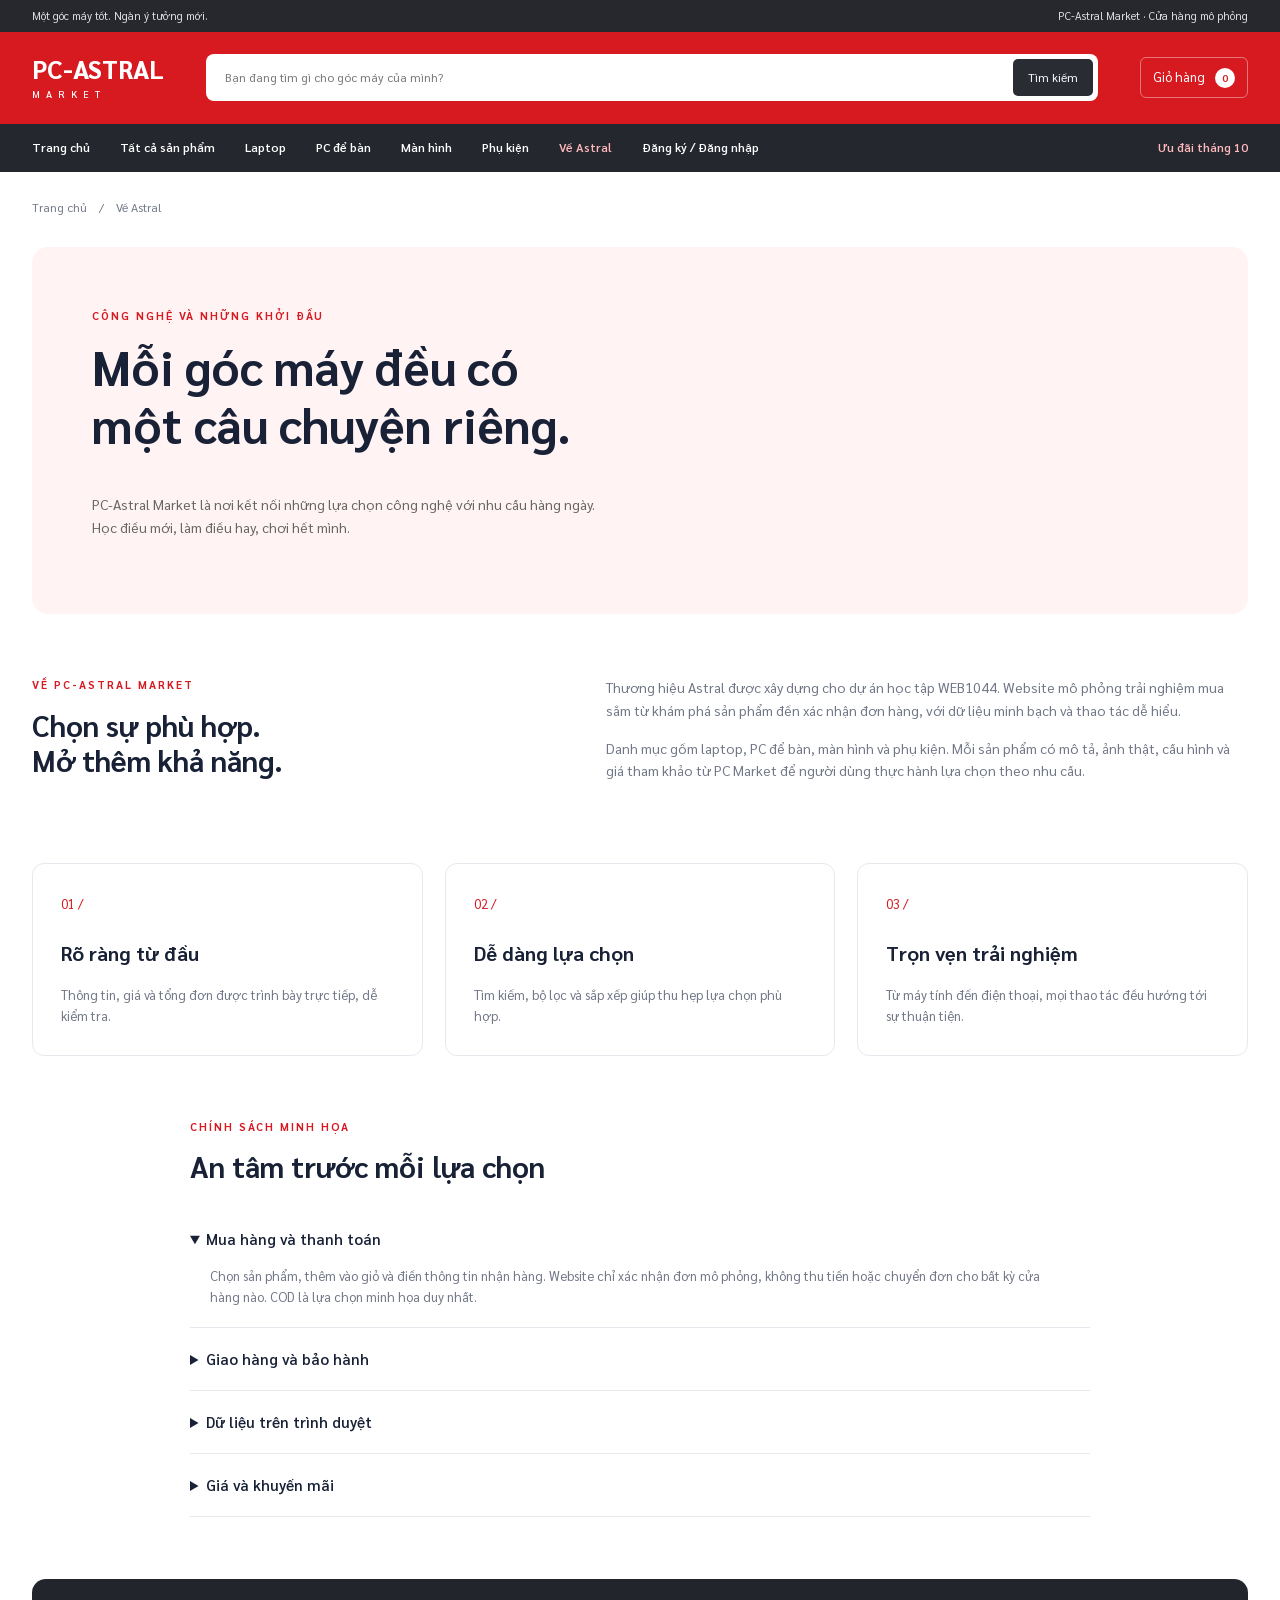
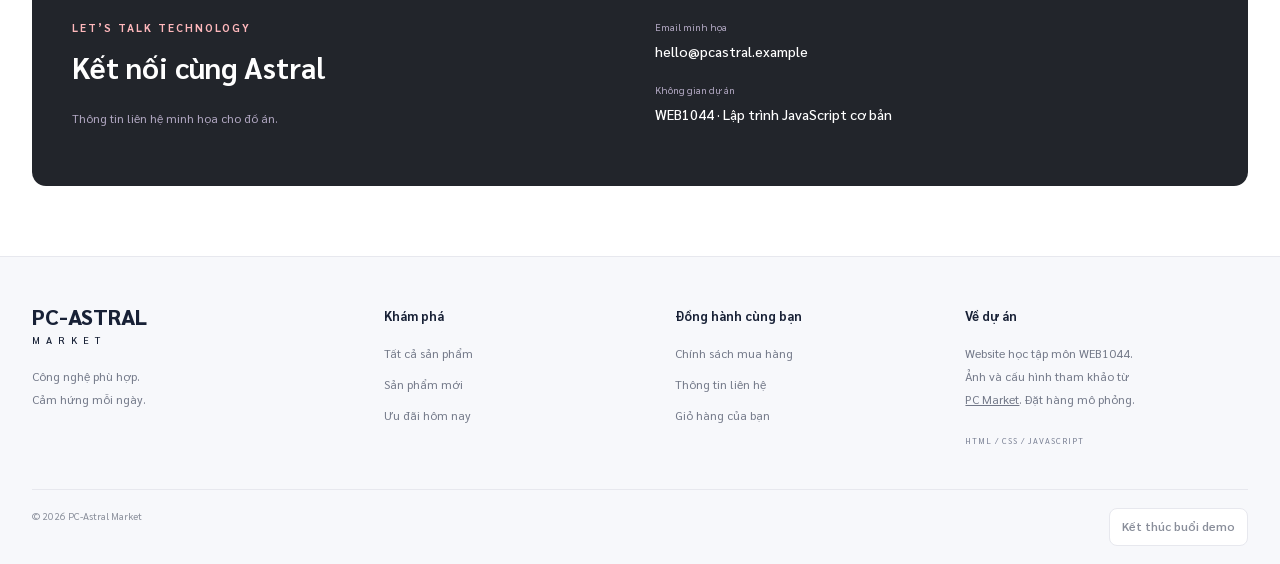
==== commit 25887add: "Update project, JS study notes and concise setup README" ====
--- a/PC-Astral-Market/about.html
+++ b/PC-Astral-Market/about.html
@@ -7,7 +7,11 @@
     <meta name="description" content="PC-Astral Market - Laptop, PC, màn hình và phụ kiện. Website mô phỏng môn WEB1044.">
     <title>Về Astral | PC-Astral Market</title>
 
-    <!-- GIAO DIỆN: một stylesheet, chia phần bằng chú thích trong file. -->
+    <!-- GIAO DIỆN: CSS riêng của website nằm trong css/style.css. -->
+    <!-- FONT: tải Sarabun online từ Google Fonts, cần kết nối mạng.
+         Không lưu file font trong dự án; nếu không tải được sẽ dùng Arial.
+         400–800 là các độ đậm; display=swap cho phép hiển thị chữ trong lúc tải. -->
+    <link rel="stylesheet" href="https://fonts.googleapis.com/css2?family=Sarabun:wght@400;500;600;700;800&amp;display=swap">
     <link rel="stylesheet" href="css/style.css">
     <!-- KHỞI TẠO: du-lieu.js nạp JSON; luu-tru.js, mo-hinh.js, hien-thi.js định nghĩa chức năng; su-kien.js chạy sau cùng. -->
     <!-- Dữ liệu dự phòng cho mở trực tiếp file HTML trên máy khác. -->
--- a/PC-Astral-Market/css/style.css
+++ b/PC-Astral-Market/css/style.css
@@ -1,155 +1,4 @@
-/* 01 FONT SARABUN LOCAL */
-/* Sarabun, SIL OFL 1.1. Local files support offline demos and Vietnamese. */
-/* vietnamese — 400 */
-@font-face {
-  font-family: 'Sarabun';
-  font-style: normal;
-  font-weight: 400;
-  font-display: swap;
-  src: url(../assets/fonts/sarabun/sarabun-400-vietnamese.woff2) format('woff2');
-  unicode-range: U+0102-0103, U+0110-0111, U+0128-0129, U+0168-0169, U+01A0-01A1, U+01AF-01B0, U+0300-0301, U+0303-0304, U+0308-0309, U+0323, U+0329, U+1EA0-1EF9, U+20AB;
-}
-
-/* latin-ext — 400 */
-@font-face {
-  font-family: 'Sarabun';
-  font-style: normal;
-  font-weight: 400;
-  font-display: swap;
-  src: url(../assets/fonts/sarabun/sarabun-400-latin-ext.woff2) format('woff2');
-  unicode-range: U+0100-02BA, U+02BD-02C5, U+02C7-02CC, U+02CE-02D7, U+02DD-02FF, U+0304, U+0308, U+0329, U+1D00-1DBF, U+1E00-1E9F, U+1EF2-1EFF, U+2020, U+20A0-20AB, U+20AD-20C4, U+2113, U+2C60-2C7F, U+A720-A7FF;
-}
-
-/* latin — 400 */
-@font-face {
-  font-family: 'Sarabun';
-  font-style: normal;
-  font-weight: 400;
-  font-display: swap;
-  src: url(../assets/fonts/sarabun/sarabun-400-latin.woff2) format('woff2');
-  unicode-range: U+0000-00FF, U+0131, U+0152-0153, U+02BB-02BC, U+02C6, U+02DA, U+02DC, U+0304, U+0308, U+0329, U+2000-206F, U+20AC, U+2122, U+2191, U+2193, U+2212, U+2215, U+FEFF, U+FFFD;
-}
-
-/* vietnamese — 500 */
-@font-face {
-  font-family: 'Sarabun';
-  font-style: normal;
-  font-weight: 500;
-  font-display: swap;
-  src: url(../assets/fonts/sarabun/sarabun-500-vietnamese.woff2) format('woff2');
-  unicode-range: U+0102-0103, U+0110-0111, U+0128-0129, U+0168-0169, U+01A0-01A1, U+01AF-01B0, U+0300-0301, U+0303-0304, U+0308-0309, U+0323, U+0329, U+1EA0-1EF9, U+20AB;
-}
-
-/* latin-ext — 500 */
-@font-face {
-  font-family: 'Sarabun';
-  font-style: normal;
-  font-weight: 500;
-  font-display: swap;
-  src: url(../assets/fonts/sarabun/sarabun-500-latin-ext.woff2) format('woff2');
-  unicode-range: U+0100-02BA, U+02BD-02C5, U+02C7-02CC, U+02CE-02D7, U+02DD-02FF, U+0304, U+0308, U+0329, U+1D00-1DBF, U+1E00-1E9F, U+1EF2-1EFF, U+2020, U+20A0-20AB, U+20AD-20C4, U+2113, U+2C60-2C7F, U+A720-A7FF;
-}
-
-/* latin — 500 */
-@font-face {
-  font-family: 'Sarabun';
-  font-style: normal;
-  font-weight: 500;
-  font-display: swap;
-  src: url(../assets/fonts/sarabun/sarabun-500-latin.woff2) format('woff2');
-  unicode-range: U+0000-00FF, U+0131, U+0152-0153, U+02BB-02BC, U+02C6, U+02DA, U+02DC, U+0304, U+0308, U+0329, U+2000-206F, U+20AC, U+2122, U+2191, U+2193, U+2212, U+2215, U+FEFF, U+FFFD;
-}
-
-/* vietnamese — 600 */
-@font-face {
-  font-family: 'Sarabun';
-  font-style: normal;
-  font-weight: 600;
-  font-display: swap;
-  src: url(../assets/fonts/sarabun/sarabun-600-vietnamese.woff2) format('woff2');
-  unicode-range: U+0102-0103, U+0110-0111, U+0128-0129, U+0168-0169, U+01A0-01A1, U+01AF-01B0, U+0300-0301, U+0303-0304, U+0308-0309, U+0323, U+0329, U+1EA0-1EF9, U+20AB;
-}
-
-/* latin-ext — 600 */
-@font-face {
-  font-family: 'Sarabun';
-  font-style: normal;
-  font-weight: 600;
-  font-display: swap;
-  src: url(../assets/fonts/sarabun/sarabun-600-latin-ext.woff2) format('woff2');
-  unicode-range: U+0100-02BA, U+02BD-02C5, U+02C7-02CC, U+02CE-02D7, U+02DD-02FF, U+0304, U+0308, U+0329, U+1D00-1DBF, U+1E00-1E9F, U+1EF2-1EFF, U+2020, U+20A0-20AB, U+20AD-20C4, U+2113, U+2C60-2C7F, U+A720-A7FF;
-}
-
-/* latin — 600 */
-@font-face {
-  font-family: 'Sarabun';
-  font-style: normal;
-  font-weight: 600;
-  font-display: swap;
-  src: url(../assets/fonts/sarabun/sarabun-600-latin.woff2) format('woff2');
-  unicode-range: U+0000-00FF, U+0131, U+0152-0153, U+02BB-02BC, U+02C6, U+02DA, U+02DC, U+0304, U+0308, U+0329, U+2000-206F, U+20AC, U+2122, U+2191, U+2193, U+2212, U+2215, U+FEFF, U+FFFD;
-}
-
-/* vietnamese — 700 */
-@font-face {
-  font-family: 'Sarabun';
-  font-style: normal;
-  font-weight: 700;
-  font-display: swap;
-  src: url(../assets/fonts/sarabun/sarabun-700-vietnamese.woff2) format('woff2');
-  unicode-range: U+0102-0103, U+0110-0111, U+0128-0129, U+0168-0169, U+01A0-01A1, U+01AF-01B0, U+0300-0301, U+0303-0304, U+0308-0309, U+0323, U+0329, U+1EA0-1EF9, U+20AB;
-}
-
-/* latin-ext — 700 */
-@font-face {
-  font-family: 'Sarabun';
-  font-style: normal;
-  font-weight: 700;
-  font-display: swap;
-  src: url(../assets/fonts/sarabun/sarabun-700-latin-ext.woff2) format('woff2');
-  unicode-range: U+0100-02BA, U+02BD-02C5, U+02C7-02CC, U+02CE-02D7, U+02DD-02FF, U+0304, U+0308, U+0329, U+1D00-1DBF, U+1E00-1E9F, U+1EF2-1EFF, U+2020, U+20A0-20AB, U+20AD-20C4, U+2113, U+2C60-2C7F, U+A720-A7FF;
-}
-
-/* latin — 700 */
-@font-face {
-  font-family: 'Sarabun';
-  font-style: normal;
-  font-weight: 700;
-  font-display: swap;
-  src: url(../assets/fonts/sarabun/sarabun-700-latin.woff2) format('woff2');
-  unicode-range: U+0000-00FF, U+0131, U+0152-0153, U+02BB-02BC, U+02C6, U+02DA, U+02DC, U+0304, U+0308, U+0329, U+2000-206F, U+20AC, U+2122, U+2191, U+2193, U+2212, U+2215, U+FEFF, U+FFFD;
-}
-
-/* vietnamese — 800 */
-@font-face {
-  font-family: 'Sarabun';
-  font-style: normal;
-  font-weight: 800;
-  font-display: swap;
-  src: url(../assets/fonts/sarabun/sarabun-800-vietnamese.woff2) format('woff2');
-  unicode-range: U+0102-0103, U+0110-0111, U+0128-0129, U+0168-0169, U+01A0-01A1, U+01AF-01B0, U+0300-0301, U+0303-0304, U+0308-0309, U+0323, U+0329, U+1EA0-1EF9, U+20AB;
-}
-
-/* latin-ext — 800 */
-@font-face {
-  font-family: 'Sarabun';
-  font-style: normal;
-  font-weight: 800;
-  font-display: swap;
-  src: url(../assets/fonts/sarabun/sarabun-800-latin-ext.woff2) format('woff2');
-  unicode-range: U+0100-02BA, U+02BD-02C5, U+02C7-02CC, U+02CE-02D7, U+02DD-02FF, U+0304, U+0308, U+0329, U+1D00-1DBF, U+1E00-1E9F, U+1EF2-1EFF, U+2020, U+20A0-20AB, U+20AD-20C4, U+2113, U+2C60-2C7F, U+A720-A7FF;
-}
-
-/* latin — 800 */
-@font-face {
-  font-family: 'Sarabun';
-  font-style: normal;
-  font-weight: 800;
-  font-display: swap;
-  src: url(../assets/fonts/sarabun/sarabun-800-latin.woff2) format('woff2');
-  unicode-range: U+0000-00FF, U+0131, U+0152-0153, U+02BB-02BC, U+02C6, U+02DA, U+02DC, U+0304, U+0308, U+0329, U+2000-206F, U+20AC, U+2122, U+2191, U+2193, U+2212, U+2215, U+FEFF, U+FFFD;
-}
-
+/* 01 FONT: Sarabun được tải online qua thẻ link trong head của mỗi HTML. */
 
 /* 02 NỀN TẢNG VÀ BIẾN MÀU */
 /* Biến giao diện, typography và nền tảng */
@@ -180,7 +29,10 @@
   margin: 0;
   background: #fff;
   color: var(--ink);
-  font-family: "Sarabun",Arial,sans-serif;
+  /* FONT CHUNG: đổi font toàn website tại đây và cập nhật link trong HTML.
+     Sarabun tải từ Google Fonts; khi không tải được, dùng Arial rồi sans-serif.
+     Nút và ô nhập kế thừa font này bằng font: inherit. */
+  font-family: "Sarabun", Arial, sans-serif;
   font-size: 14px;
   line-height: 1.6;
 }
